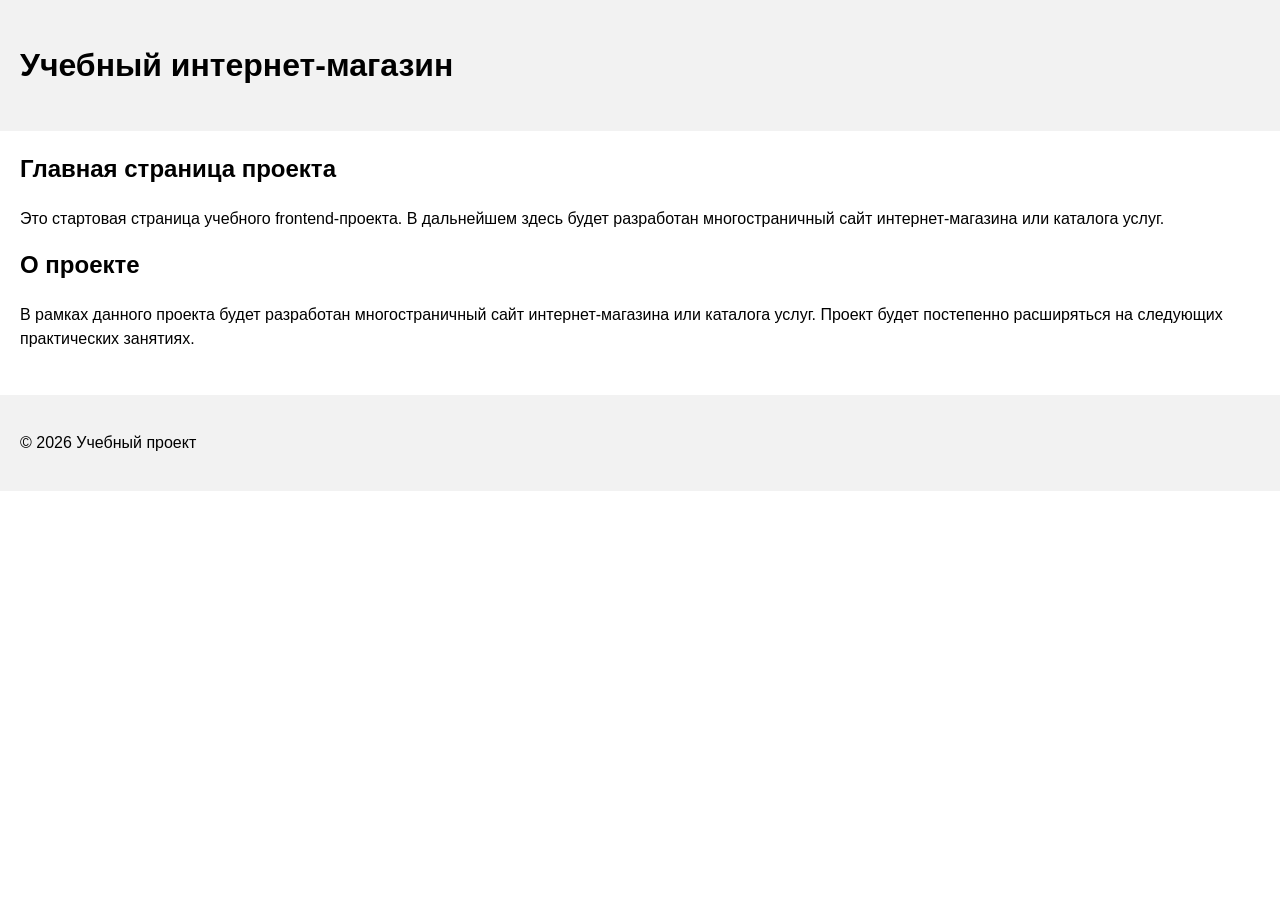
==== index.html @ f0d43c2a "feat: add project description section" ====
<!DOCTYPE html>
<html lang="ru">
<head>
  <meta charset="UTF-8">
  <meta name="viewport" content="width=device-width, initial-scale=1.0">
  <title>Каталог товаров</title>
  <link rel="stylesheet" href="css/style.css">
</head>
<body>
  <header>
    <h1>Учебный интернет-магазин</h1>
  </header>

  <main>
    <section>
      <h2>Главная страница проекта</h2>
      <p>
        Это стартовая страница учебного frontend-проекта.
        В дальнейшем здесь будет разработан многостраничный сайт
        интернет-магазина или каталога услуг.
      </p>
      <section>
  <h2>О проекте</h2>
  <p>
    В рамках данного проекта будет разработан многостраничный сайт
    интернет-магазина или каталога услуг. Проект будет постепенно
    расширяться на следующих практических занятиях.
  </p>
    </section>
    
  </main>

  <footer>
    <p>&copy; 2026 Учебный проект</p>
  </footer>
</body>
</html>
---- css/style.css ----
body {
  margin: 0;
  font-family: Arial, sans-serif;
  line-height: 1.5;
}

header,
main,
footer {
  padding: 20px;
}

header {
  background-color: #f2f2f2;
}

footer {
  background-color: #f2f2f2;
}
section {
  margin-bottom: 24px;
}

section h2 {
  margin-top: 0;
}
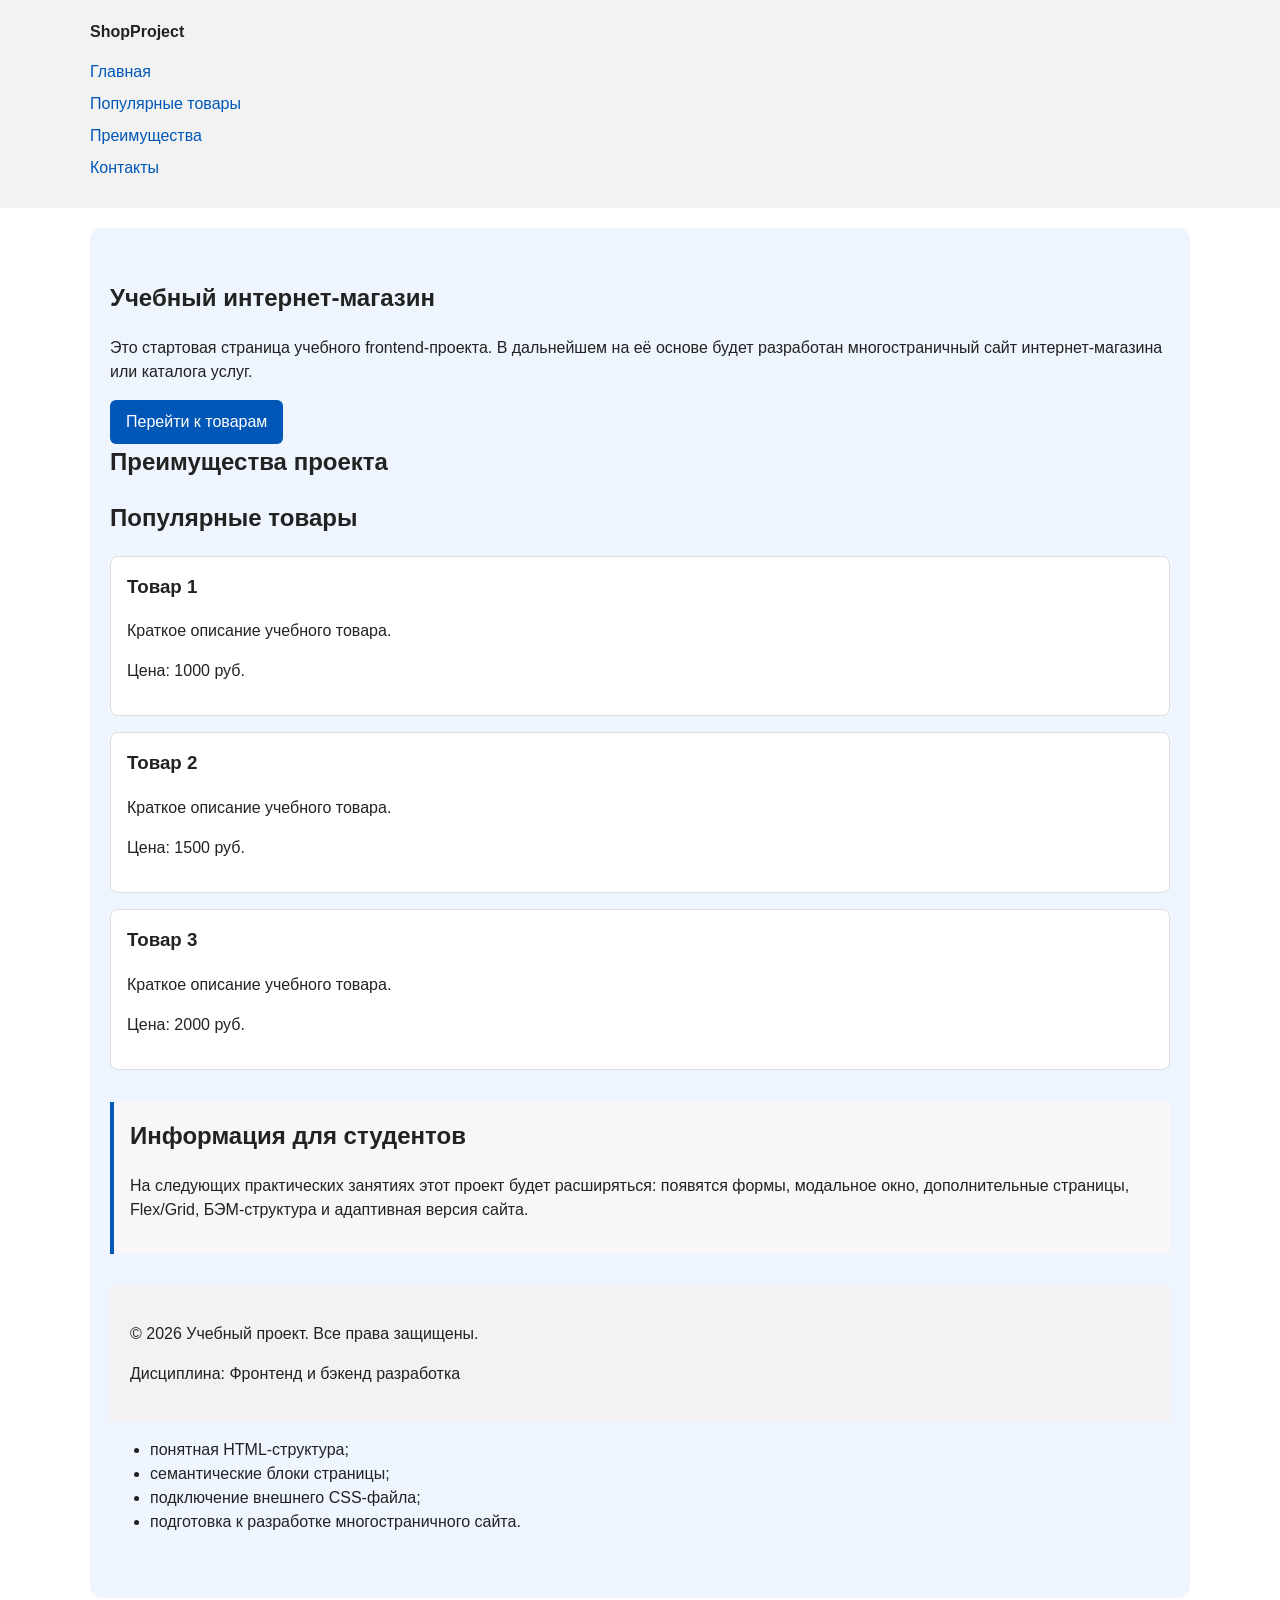
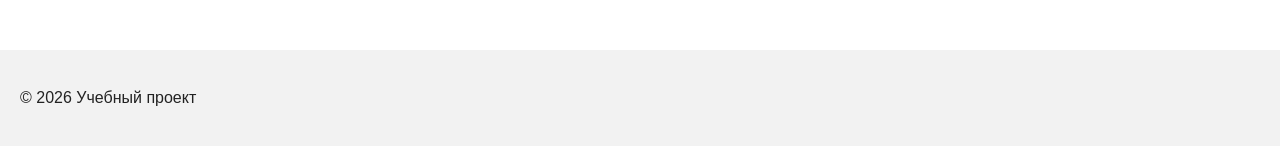
==== commit 2f3f9b82: "feat: add semantic HTML structure and base CSS styles" ====
--- a/index.html
+++ b/index.html
@@ -8,27 +8,73 @@
 </head>
 <body>
   <header>
-    <h1>Учебный интернет-магазин</h1>
-  </header>
+  <div class="site-header">
+    <a class="site-logo" href="index.html">ShopProject</a>
 
-  <main>
-    <section>
-      <h2>Главная страница проекта</h2>
-      <p>
-        Это стартовая страница учебного frontend-проекта.
-        В дальнейшем здесь будет разработан многостраничный сайт
-        интернет-магазина или каталога услуг.
-      </p>
-      <section>
-  <h2>О проекте</h2>
+    <nav class="site-nav" aria-label="Основная навигация">
+      <ul class="site-nav__list">
+        <li><a href="index.html">Главная</a></li>
+        <li><a href="#popular">Популярные товары</a></li>
+        <li><a href="#advantages">Преимущества</a></li>
+        <li><a href="#contacts">Контакты</a></li>
+      </ul>
+    </nav>
+  </div>
+</header>
+<main>
+  <!-- Основное содержимое страницы -->
+   <section class="hero">
+  <h1>Учебный интернет-магазин</h1>
   <p>
-    В рамках данного проекта будет разработан многостраничный сайт
-    интернет-магазина или каталога услуг. Проект будет постепенно
-    расширяться на следующих практических занятиях.
+    Это стартовая страница учебного frontend-проекта.
+    В дальнейшем на её основе будет разработан многостраничный сайт
+    интернет-магазина или каталога услуг.
   </p>
-    </section>
-    
-  </main>
+  <a class="button" href="#popular">Перейти к товарам</a>
+<section class="section" id="advantages">
+  <h2>Преимущества проекта</h2>
+<section class="section" id="popular">
+  <h2>Популярные товары</h2>
+
+  <article class="product-card">
+    <h3>Товар 1</h3>
+    <p>Краткое описание учебного товара.</p>
+    <p>Цена: 1000 руб.</p>
+  </article>
+
+  <article class="product-card">
+    <h3>Товар 2</h3>
+    <p>Краткое описание учебного товара.</p>
+    <p>Цена: 1500 руб.</p>
+  </article>
+
+  <article class="product-card">
+    <h3>Товар 3</h3>
+    <p>Краткое описание учебного товара.</p>
+    <p>Цена: 2000 руб.</p>
+  </article>
+</section>
+<aside class="aside-info">
+  <h2>Информация для студентов</h2>
+  <p>
+    На следующих практических занятиях этот проект будет расширяться:
+    появятся формы, модальное окно, дополнительные страницы, Flex/Grid,
+    БЭМ-структура и адаптивная версия сайта.
+  </p>
+</aside>
+<footer id="contacts">
+  <p>&copy; 2026 Учебный проект. Все права защищены.</p>
+  <p>Дисциплина: Фронтенд и бэкенд разработка</p>
+</footer>
+
+  <ul class="advantages-list">
+    <li>понятная HTML-структура;</li>
+    <li>семантические блоки страницы;</li>
+    <li>подключение внешнего CSS-файла;</li>
+    <li>подготовка к разработке многостраничного сайта.</li>
+  </ul>
+</section>
+</main>
 
   <footer>
     <p>&copy; 2026 Учебный проект</p>
--- a/css/style.css
+++ b/css/style.css
@@ -24,4 +24,173 @@
 section h2 {
   margin-top: 0;
 }
+/* 
+  Универсальное правило для всех элементов.
+  border-box делает расчёт размеров более понятным:
+  width включает content, padding и border.
+*/
+* {
+  box-sizing: border-box;
+}
 
+/*
+  Убираем стандартный внешний отступ браузера у body.
+  Без этого вокруг страницы может появиться белая рамка.
+*/
+body {
+  margin: 0;
+  font-family: Arial, sans-serif;
+  line-height: 1.5;
+  color: #222222;
+  background-color: #ffffff;
+}
+
+/*
+  Задаём внутренние отступы для основных областей страницы.
+  Это делает содержимое визуально отделённым от краёв окна браузера.
+*/
+header,
+main,
+footer {
+  padding: 20px;
+}
+
+/*
+  Оформляем шапку страницы.
+  Пока используется простой светло-серый фон.
+*/
+header {
+  background-color: #f2f2f2;
+}
+
+/*
+  Оформляем подвал страницы тем же фоном,
+  чтобы визуально отделить его от основного содержимого.
+*/
+footer {
+  background-color: #f2f2f2;
+}
+/*
+  Ограничиваем ширину содержимого шапки,
+  чтобы оно не растягивалось слишком сильно на широких экранах.
+*/
+.site-header {
+  max-width: 1100px;
+  margin: 0 auto;
+}
+
+/*
+  Оформляем текстовый логотип.
+*/
+.site-logo {
+  font-weight: bold;
+  text-decoration: none;
+  color: #222222;
+}
+
+/*
+  Убираем стандартные отступы и маркеры списка навигации.
+*/
+.site-nav__list {
+  padding: 0;
+  margin: 16px 0 0;
+  list-style: none;
+}
+
+/*
+  Добавляем расстояние между пунктами меню.
+*/
+.site-nav__list li {
+  margin-bottom: 8px;
+}
+
+/*
+  Оформляем ссылки меню.
+*/
+.site-nav__list a {
+  color: #0057b8;
+  text-decoration: none;
+}
+
+/*
+  При наведении мыши подчёркиваем ссылку.
+  Подробно состояния интерфейса будут рассмотрены в практической работе 1.7.
+*/
+.site-nav__list a:hover {
+  text-decoration: underline;
+}
+/*
+  Hero-блок — первый крупный блок страницы.
+  Он визуально отделяется от остальных разделов фоном и отступами.
+*/
+.hero {
+  max-width: 1100px;
+  margin: 0 auto 32px;
+  padding: 32px 20px;
+  background-color: #eef5ff;
+  border-radius: 12px;
+}
+
+/*
+  Общий класс для разделов страницы.
+*/
+.section {
+  max-width: 1100px;
+  margin: 0 auto 32px;
+}
+
+/*
+  Убираем лишний верхний отступ у заголовков разделов.
+*/
+.section h2 {
+  margin-top: 0;
+}
+/*
+  Карточка товара — самостоятельный блок.
+  На следующих занятиях карточки будут доработаны и выстроены в сетку.
+*/
+.product-card {
+  margin-bottom: 16px;
+  padding: 16px;
+  border: 1px solid #dddddd;
+  border-radius: 8px;
+  background-color: #ffffff;
+}
+
+/*
+  Убираем лишний верхний отступ у заголовка карточки.
+*/
+.product-card h3 {
+  margin-top: 0;
+}
+/*
+  Пока это обычная ссылка, но визуально она оформляется как кнопка.
+*/
+.button {
+  display: inline-block;
+  padding: 10px 16px;
+  color: #ffffff;
+  background-color: #0057b8;
+  text-decoration: none;
+  border-radius: 6px;
+}
+
+/*
+  Простое состояние наведения для кнопки.
+*/
+.button:hover {
+  background-color: #003f86;
+}
+
+/*
+  Дополнительный информационный блок.
+*/
+.aside-info {
+  max-width: 1100px;
+  margin: 0 auto 32px;
+  padding: 16px;
+  border-left: 4px solid #0057b8;
+  background-color: #f7f7f7;
+}
+
+
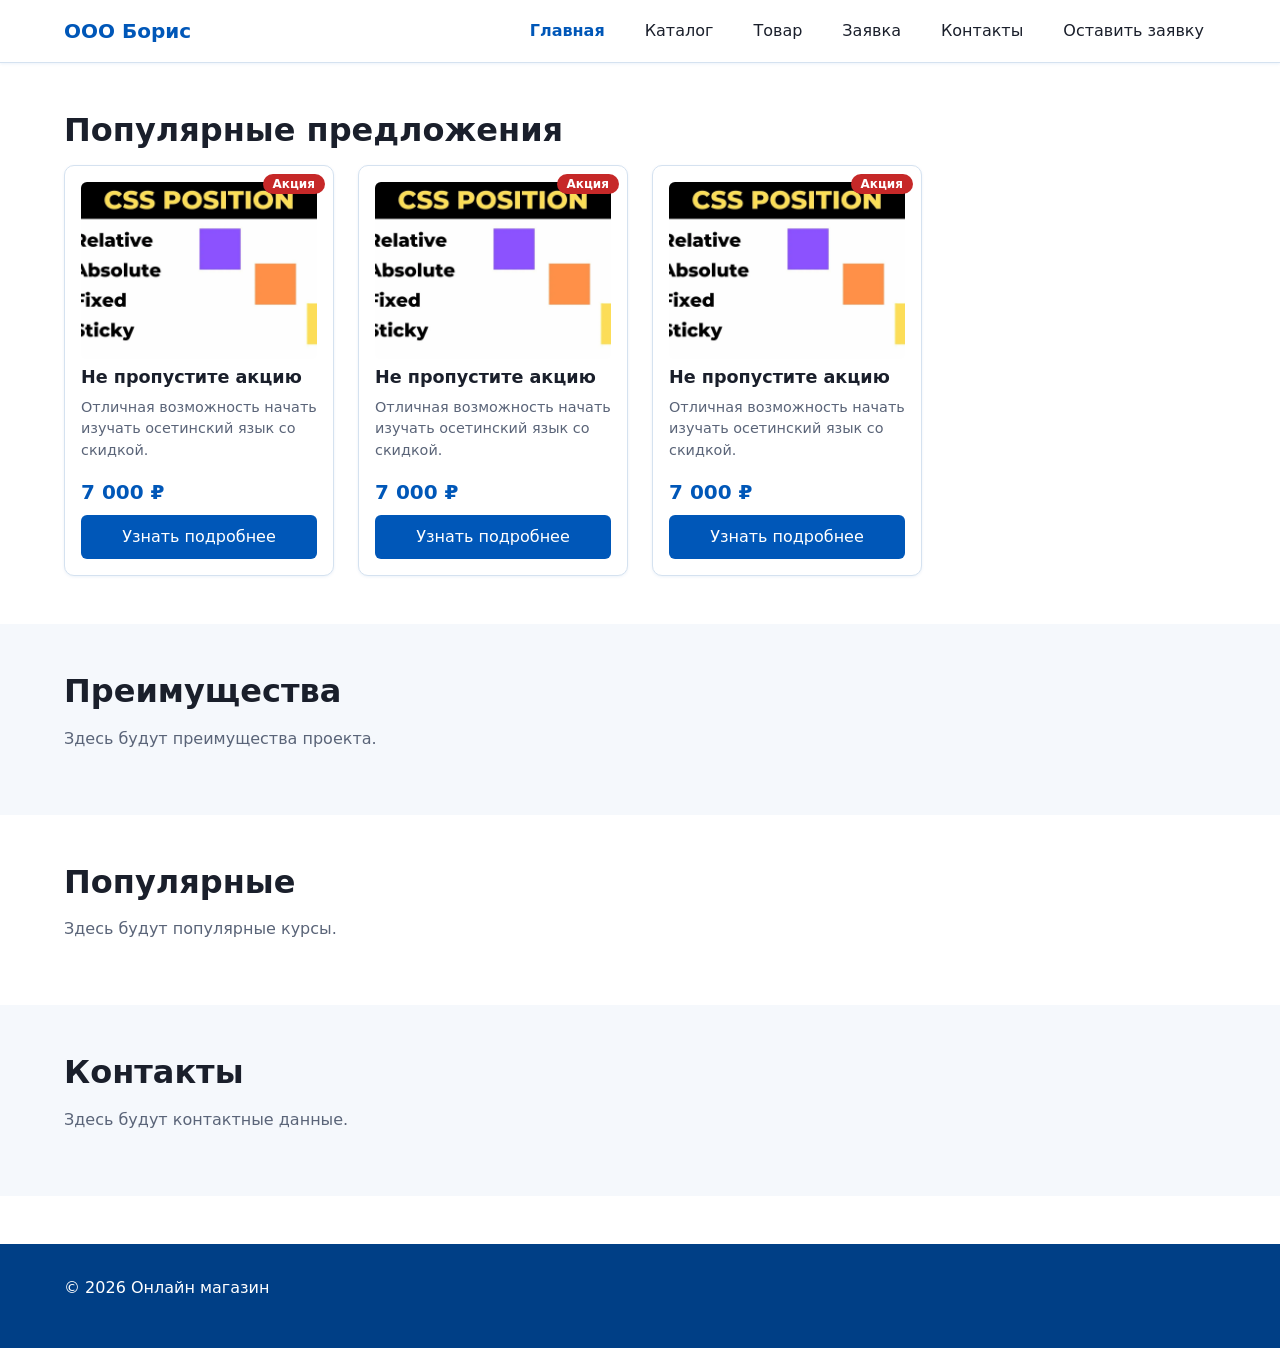
==== commit 4a048b3b: "feature/html-css-start-page" ====
--- a/index.html
+++ b/index.html
@@ -3,81 +3,123 @@
 <head>
   <meta charset="UTF-8">
   <meta name="viewport" content="width=device-width, initial-scale=1.0">
-  <title>Каталог товаров</title>
+  <title>Главная — Каталог услуг</title>
+  <meta name="description" content="Каталог услуг по изучению осетинского языка">
   <link rel="stylesheet" href="css/style.css">
 </head>
 <body>
-  <header>
-  <div class="site-header">
-    <a class="site-logo" href="index.html">ShopProject</a>
 
-    <nav class="site-nav" aria-label="Основная навигация">
-      <ul class="site-nav__list">
-        <li><a href="index.html">Главная</a></li>
-        <li><a href="#popular">Популярные товары</a></li>
-        <li><a href="#advantages">Преимущества</a></li>
-        <li><a href="#contacts">Контакты</a></li>
-      </ul>
-    </nav>
+  <header class="site-header">
+    <div class="site-header__inner">  
+      <a href="index.html" class="site-header__logo">ООО Борис</a>
+      <nav class="site-nav">
+        <ul class="site-nav__list">
+          <li class="site-nav__item"><a class="site-nav__link site-nav__link--active" href="index.html">Главная</a></li>
+          <li class="site-nav__item"><a class="site-nav__link" href="catalog.html">Каталог</a></li>
+          <li class="site-nav__item"><a class="site-nav__link" href="product.html">Товар</a></li>
+          <li class="site-nav__item"><a class="site-nav__link" href="order.html">Заявка</a></li>
+          <li class="site-nav__item"><a class="site-nav__link" href="contacts.html">Контакты</a></li>
+          <li class="site-nav__item"><a class="site-nav__link" href="#modal-order">Оставить заявку</a></li>
+        </ul>
+      </nav>
+    </div>
+  </header>
+
+  <main>
+
+    <!-- Каталог -->
+    <section class="section">
+      <div class="container">
+        <h2 class="mb-lg">Популярные предложения</h2>
+
+        <div class="grid grid--catalog">
+
+          <article class="product-card">
+            <span class="badge badge--sale badge--corner">Акция</span>
+            <img class="product-card__image" src="images/skidka.jpg" alt="Скидка на курс осетинского языка">
+            <h3 class="product-card__title">Не пропустите акцию</h3>
+            <p class="product-card__description">Отличная возможность начать изучать осетинский язык со скидкой.</p>
+            <p class="product-card__price">7 000 ₽</p>
+            <a class="button button--primary product-card__button" href="product.html">Узнать подробнее</a>
+          </article>
+
+          <article class="product-card">
+            <span class="badge badge--sale badge--corner">Акция</span>
+            <img class="product-card__image" src="images/skidka.jpg" alt="Скидка на курс осетинского языка">
+            <h3 class="product-card__title">Не пропустите акцию</h3>
+            <p class="product-card__description">Отличная возможность начать изучать осетинский язык со скидкой.</p>
+            <p class="product-card__price">7 000 ₽</p>
+            <a class="button button--primary product-card__button" href="product.html">Узнать подробнее</a>
+          </article>
+
+          <article class="product-card">
+            <span class="badge badge--sale badge--corner">Акция</span>
+            <img class="product-card__image" src="images/skidka.jpg" alt="Скидка на курс осетинского языка">
+            <h3 class="product-card__title">Не пропустите акцию</h3>
+            <p class="product-card__description">Отличная возможность начать изучать осетинский язык со скидкой.</p>
+            <p class="product-card__price">7 000 ₽</p>
+            <a class="button button--primary product-card__button" href="product.html">Узнать подробнее</a>
+          </article>
+
+        </div>
+      </div>
+    </section>
+
+    <!-- Преимущества -->
+    <section class="section section--alt" id="advantages">
+      <div class="container">
+        <h2 class="mb-lg">Преимущества</h2>
+        <p class="text-muted">Здесь будут преимущества проекта.</p>
+      </div>
+    </section>
+
+    <!-- Популярные -->
+    <section class="section" id="popular">
+      <div class="container">
+        <h2 class="mb-lg">Популярные</h2>
+        <p class="text-muted">Здесь будут популярные курсы.</p>
+      </div>
+    </section>
+
+    <!-- Контакты -->
+    <section class="section section--alt" id="contacts">
+      <div class="container">
+        <h2 class="mb-lg">Контакты</h2>
+        <p class="text-muted">Здесь будут контактные данные.</p>
+      </div>
+    </section>
+
+  </main>
+
+  <footer class="site-footer">
+    <div class="container">
+      <p>© 2026 Онлайн магазин</p>
+    </div>
+  </footer>
+
+  <!-- Модальное окно -->
+  <div class="modal" id="modal-order">
+    <div class="modal__content">
+      <a href="#" class="modal__close" aria-label="Закрыть">×</a>
+      <h3 class="mb-md">Оставить заявку</h3>
+      <form class="form">
+        <div class="form__group">
+          <label class="form__label" for="name">Имя</label>
+          <input class="form__input" type="text" id="name" name="name" required>
+        </div>
+        <div class="form__group">
+          <label class="form__label" for="phone">Телефон</label>
+          <input class="form__input" type="tel" id="phone" name="phone" required>
+        </div>
+        <div class="form__group">
+          <label class="form__label" for="email">Email</label>
+          <input class="form__input" type="email" id="email" name="email">
+        </div>
+        <button type="submit" class="button button--primary button--block">Отправить</button>
+      </form>
+    </div>
   </div>
-</header>
-<main>
-  <!-- Основное содержимое страницы -->
-   <section class="hero">
-  <h1>Учебный интернет-магазин</h1>
-  <p>
-    Это стартовая страница учебного frontend-проекта.
-    В дальнейшем на её основе будет разработан многостраничный сайт
-    интернет-магазина или каталога услуг.
-  </p>
-  <a class="button" href="#popular">Перейти к товарам</a>
-<section class="section" id="advantages">
-  <h2>Преимущества проекта</h2>
-<section class="section" id="popular">
-  <h2>Популярные товары</h2>
 
-  <article class="product-card">
-    <h3>Товар 1</h3>
-    <p>Краткое описание учебного товара.</p>
-    <p>Цена: 1000 руб.</p>
-  </article>
-
-  <article class="product-card">
-    <h3>Товар 2</h3>
-    <p>Краткое описание учебного товара.</p>
-    <p>Цена: 1500 руб.</p>
-  </article>
-
-  <article class="product-card">
-    <h3>Товар 3</h3>
-    <p>Краткое описание учебного товара.</p>
-    <p>Цена: 2000 руб.</p>
-  </article>
-</section>
-<aside class="aside-info">
-  <h2>Информация для студентов</h2>
-  <p>
-    На следующих практических занятиях этот проект будет расширяться:
-    появятся формы, модальное окно, дополнительные страницы, Flex/Grid,
-    БЭМ-структура и адаптивная версия сайта.
-  </p>
-</aside>
-<footer id="contacts">
-  <p>&copy; 2026 Учебный проект. Все права защищены.</p>
-  <p>Дисциплина: Фронтенд и бэкенд разработка</p>
-</footer>
-
-  <ul class="advantages-list">
-    <li>понятная HTML-структура;</li>
-    <li>семантические блоки страницы;</li>
-    <li>подключение внешнего CSS-файла;</li>
-    <li>подготовка к разработке многостраничного сайта.</li>
-  </ul>
-</section>
-</main>
-
-  <footer>
-    <p>&copy; 2026 Учебный проект</p>
-  </footer>
+  <script src="js/main.js"></script>
 </body>
-</html>
+</html>
--- a/css/style.css
+++ b/css/style.css
@@ -1,196 +1,683 @@
+/* ============================
+   ПЕРЕМЕННЫЕ
+   ============================ */
+:root {
+  /* Цвета */
+  --color-bg: #ffffff;
+  --color-bg-alt: #f5f8fc;
+  --color-surface: #ffffff;
+  --color-text: #1a1f2b;
+  --color-text-muted: #5a6478;
+  --color-text-inverse: #ffffff;
+
+  --color-primary: #0057b8;
+  --color-primary-dark: #003f86;
+  --color-primary-light: #e6f0fa;
+  --color-primary-hover: #004a9e;
+
+  --color-accent: #00a3e0;
+  --color-success: #2e7d32;
+  --color-danger: #c62828;
+  --color-warning: #f9a825;
+
+  --color-border: #d5e2f0;
+  --color-border-strong: #b0c5dd;
+
+  /* Отступы */
+  --space-xs: 4px;
+  --space-sm: 8px;
+  --space-md: 16px;
+  --space-lg: 24px;
+  --space-xl: 32px;
+  --space-2xl: 48px;
+
+  /* Радиусы */
+  --radius-sm: 6px;
+  --radius-md: 10px;
+  --radius-lg: 16px;
+  --radius-full: 999px;
+
+  /* Тени */
+  --shadow-sm: 0 1px 3px rgba(0, 87, 184, 0.08);
+  --shadow-md: 0 4px 12px rgba(0, 87, 184, 0.12);
+  --shadow-lg: 0 10px 24px rgba(0, 87, 184, 0.18);
+
+  /* Типографика */
+  --font-base: "Roboto", "Segoe UI", system-ui, sans-serif;
+  --font-mono: "JetBrains Mono", "Consolas", monospace;
+  --line-base: 1.5;
+
+  /* Переходы */
+  --transition: 0.2s ease;
+}
+
+/* ============================
+   СБРОС
+   ============================ */
+*,
+*::before,
+*::after {
+  box-sizing: border-box;
+}
+
+html {
+  scroll-behavior: smooth;
+}
+
 body {
   margin: 0;
-  font-family: Arial, sans-serif;
-  line-height: 1.5;
-}
-
-header,
-main,
-footer {
-  padding: 20px;
-}
-
-header {
-  background-color: #f2f2f2;
-}
-
-footer {
-  background-color: #f2f2f2;
-}
-section {
-  margin-bottom: 24px;
-}
-
-section h2 {
-  margin-top: 0;
-}
-/* 
-  Универсальное правило для всех элементов.
-  border-box делает расчёт размеров более понятным:
-  width включает content, padding и border.
-*/
-* {
-  box-sizing: border-box;
-}
-
-/*
-  Убираем стандартный внешний отступ браузера у body.
-  Без этого вокруг страницы может появиться белая рамка.
-*/
-body {
+  font-family: var(--font-base);
+  font-size: 16px;
+  line-height: var(--line-base);
+  color: var(--color-text);
+  background: var(--color-bg);
+  -webkit-font-smoothing: antialiased;
+}
+
+img {
+  max-width: 100%;
+  display: block;
+}
+
+a {
+  color: var(--color-primary);
+  text-decoration: none;
+  transition: color var(--transition);
+}
+
+a:hover {
+  color: var(--color-primary-dark);
+}
+
+a:focus-visible {
+  outline: 2px solid var(--color-primary);
+  outline-offset: 3px;
+  border-radius: var(--radius-sm);
+}
+
+/* ============================
+   ТИПОГРАФИКА
+   ============================ */
+h1, h2, h3, h4, h5, h6 {
+  margin: 0 0 var(--space-md);
+  font-weight: 700;
+  line-height: 1.2;
+  color: var(--color-text);
+}
+
+h1 { font-size: 2.5rem; }
+h2 { font-size: 2rem; }
+h3 { font-size: 1.5rem; }
+h4 { font-size: 1.25rem; }
+h5 { font-size: 1.1rem; }
+h6 { font-size: 1rem; }
+
+p {
+  margin: 0 0 var(--space-md);
+}
+
+.text-muted { color: var(--color-text-muted); }
+.text-center { text-align: center; }
+.text-primary { color: var(--color-primary); }
+.text-success { color: var(--color-success); }
+.text-danger { color: var(--color-danger); }
+
+/* ============================
+   КНОПКИ
+   ============================ */
+.button {
+  display: inline-flex;
+  align-items: center;
+  justify-content: center;
+  gap: var(--space-sm);
+  padding: 12px 20px;
+  font-family: inherit;
+  font-size: 1rem;
+  font-weight: 500;
+  line-height: 1;
+  text-decoration: none;
+  text-align: center;
+  border: 2px solid transparent;
+  border-radius: var(--radius-sm);
+  cursor: pointer;
+  transition: background-color var(--transition),
+              color var(--transition),
+              border-color var(--transition),
+              box-shadow var(--transition),
+              transform var(--transition);
+  user-select: none;
+}
+
+.button:focus-visible {
+  outline: 2px solid var(--color-primary);
+  outline-offset: 3px;
+}
+
+.button:disabled,
+.button--disabled {
+  opacity: 0.55;
+  cursor: not-allowed;
+  pointer-events: none;
+}
+
+/* --- Основная (синяя заливка) --- */
+.button--primary {
+  background: var(--color-primary);
+  color: var(--color-text-inverse);
+}
+
+.button--primary:hover {
+  background: var(--color-primary-dark);
+  color: var(--color-text-inverse);
+  box-shadow: var(--shadow-md);
+}
+
+.button--primary:active {
+  transform: translateY(1px);
+}
+
+/* --- Вторичная (контурная) --- */
+.button--secondary {
+  background: transparent;
+  color: var(--color-primary);
+  border-color: var(--color-primary);
+}
+
+.button--secondary:hover {
+  background: var(--color-primary-light);
+  color: var(--color-primary-dark);
+}
+
+/* --- Призрачная (без границ) --- */
+.button--ghost {
+  background: transparent;
+  color: var(--color-primary);
+}
+
+.button--ghost:hover {
+  background: var(--color-primary-light);
+}
+
+/* --- Опасная --- */
+.button--danger {
+  background: var(--color-danger);
+  color: #fff;
+}
+
+.button--danger:hover {
+  background: #a01818;
+}
+
+/* --- Успех --- */
+.button--success {
+  background: var(--color-success);
+  color: #fff;
+}
+
+.button--success:hover {
+  background: #1b5e20;
+}
+
+/* --- Размеры --- */
+.button--sm { padding: 8px 14px; font-size: 0.875rem; }
+.button--lg { padding: 16px 28px; font-size: 1.125rem; }
+
+/* --- На всю ширину --- */
+.button--block { width: 100%; }
+
+/* ============================
+   ФОН И СЕКЦИИ
+   ============================ */
+.section {
+  padding: var(--space-2xl) var(--space-lg);
+}
+
+.section--alt {
+  background: var(--color-bg-alt);
+}
+
+.section--primary {
+  background: linear-gradient(135deg, var(--color-primary), var(--color-primary-dark));
+  color: var(--color-text-inverse);
+}
+
+.section--primary h1,
+.section--primary h2,
+.section--primary h3 {
+  color: var(--color-text-inverse);
+}
+
+.container {
+  max-width: 1200px;
+  margin: 0 auto;
+  padding: 0 var(--space-lg);
+}
+
+/* Hero-блок */
+.hero {
+  background: linear-gradient(135deg, var(--color-primary), var(--color-primary-dark));
+  color: #fff;
+  padding: var(--space-2xl) var(--space-lg);
+  text-align: center;
+}
+
+.hero__title {
+  font-size: 3rem;
+  margin-bottom: var(--space-md);
+  color: #fff;
+}
+
+.hero__subtitle {
+  font-size: 1.25rem;
+  opacity: 0.9;
+  max-width: 700px;
+  margin: 0 auto var(--space-lg);
+}
+
+/* ============================
+   КАРТОЧКИ
+   ============================ */
+.card {
+  position: relative;
+  background: var(--color-surface);
+  border: 1px solid var(--color-border);
+  border-radius: var(--radius-md);
+  padding: var(--space-lg);
+  box-shadow: var(--shadow-sm);
+  transition: box-shadow var(--transition), transform var(--transition);
+}
+
+.card:hover {
+  box-shadow: var(--shadow-md);
+  transform: translateY(-2px);
+}
+
+.card__title {
+  margin: 0 0 var(--space-sm);
+  font-size: 1.25rem;
+}
+
+.card__text {
+  margin: 0 0 var(--space-md);
+  color: var(--color-text-muted);
+}
+
+.card__footer {
+  display: flex;
+  justify-content: space-between;
+  align-items: center;
+  margin-top: var(--space-md);
+}
+
+/* Карточка товара */
+.product-card {
+  position: relative;
+  display: flex;
+  flex-direction: column;
+  gap: var(--space-sm);
+  background: var(--color-surface);
+  border: 1px solid var(--color-border);
+  border-radius: var(--radius-md);
+  padding: var(--space-md);
+  box-shadow: var(--shadow-sm);
+  transition: box-shadow var(--transition), transform var(--transition);
+}
+
+.product-card:hover {
+  box-shadow: var(--shadow-md);
+  transform: translateY(-3px);
+}
+
+.product-card__image {
+  width: 100%;
+  aspect-ratio: 4 / 3;
+  object-fit: cover;
+  border-radius: var(--radius-sm);
+  background: var(--color-primary-light);
+}
+
+.product-card__title {
   margin: 0;
-  font-family: Arial, sans-serif;
-  line-height: 1.5;
-  color: #222222;
-  background-color: #ffffff;
-}
-
-/*
-  Задаём внутренние отступы для основных областей страницы.
-  Это делает содержимое визуально отделённым от краёв окна браузера.
-*/
-header,
-main,
-footer {
-  padding: 20px;
-}
-
-/*
-  Оформляем шапку страницы.
-  Пока используется простой светло-серый фон.
-*/
-header {
-  background-color: #f2f2f2;
-}
-
-/*
-  Оформляем подвал страницы тем же фоном,
-  чтобы визуально отделить его от основного содержимого.
-*/
-footer {
-  background-color: #f2f2f2;
-}
-/*
-  Ограничиваем ширину содержимого шапки,
-  чтобы оно не растягивалось слишком сильно на широких экранах.
-*/
+  font-size: 1.1rem;
+  font-weight: 600;
+}
+
+.product-card__description {
+  margin: 0;
+  font-size: 0.9rem;
+  color: var(--color-text-muted);
+}
+
+.product-card__price {
+  margin: var(--space-sm) 0 0;
+  font-size: 1.25rem;
+  font-weight: 700;
+  color: var(--color-primary);
+}
+
+.product-card__button {
+  margin-top: auto;
+  align-self: stretch;
+}
+
+/* Модификаторы */
+.product-card--featured {
+  border: 2px solid var(--color-primary);
+  box-shadow: var(--shadow-md);
+}
+
+.product-card--discount .product-card__price {
+  color: var(--color-danger);
+}
+
+.product-card--out-of-stock {
+  opacity: 0.6;
+}
+
+/* ============================
+   БЕЙДЖИ
+   ============================ */
+.badge {
+  display: inline-block;
+  padding: 4px 10px;
+  font-size: 0.75rem;
+  font-weight: 600;
+  line-height: 1;
+  border-radius: var(--radius-full);
+  background: var(--color-primary-light);
+  color: var(--color-primary-dark);
+}
+
+.badge--new     { background: var(--color-primary); color: #fff; }
+.badge--sale    { background: var(--color-danger); color: #fff; }
+.badge--hit     { background: var(--color-warning); color: #1a1f2b; }
+.badge--success { background: var(--color-success); color: #fff; }
+
+/* Позиционируемый бейдж в углу карточки */
+.badge--corner {
+  position: absolute;
+  top: var(--space-sm);
+  right: var(--space-sm);
+  z-index: 1;
+}
+
+/* ============================
+   ФОРМЫ
+   ============================ */
+.form {
+  display: flex;
+  flex-direction: column;
+  gap: var(--space-md);
+  max-width: 560px;
+}
+
+.form__group {
+  display: flex;
+  flex-direction: column;
+  gap: var(--space-xs);
+}
+
+.form__label {
+  font-size: 0.9rem;
+  font-weight: 500;
+  color: var(--color-text);
+}
+
+.form__input,
+.form__textarea,
+.form__select {
+  width: 100%;
+  padding: 12px 14px;
+  font-family: inherit;
+  font-size: 1rem;
+  color: var(--color-text);
+  background: #fff;
+  border: 1px solid var(--color-border);
+  border-radius: var(--radius-sm);
+  transition: border-color var(--transition), box-shadow var(--transition);
+}
+
+.form__input:focus,
+.form__textarea:focus,
+.form__select:focus {
+  outline: none;
+  border-color: var(--color-primary);
+  box-shadow: 0 0 0 3px var(--color-primary-light);
+}
+
+.form__textarea {
+  min-height: 120px;
+  resize: vertical;
+}
+
+.form__checkbox {
+  display: flex;
+  align-items: flex-start;
+  gap: var(--space-sm);
+  font-size: 0.875rem;
+  color: var(--color-text-muted);
+}
+
+.form__checkbox input {
+  margin-top: 3px;
+  accent-color: var(--color-primary);
+}
+
+.form__actions {
+  display: flex;
+  gap: var(--space-sm);
+  margin-top: var(--space-sm);
+}
+
+.form__hint {
+  font-size: 0.8rem;
+  color: var(--color-text-muted);
+}
+
+.form__error {
+  font-size: 0.8rem;
+  color: var(--color-danger);
+}
+
+/* ============================
+   ТАБЛИЦЫ
+   ============================ */
+.table {
+  width: 100%;
+  border-collapse: collapse;
+  background: #fff;
+  border-radius: var(--radius-md);
+  overflow: hidden;
+  box-shadow: var(--shadow-sm);
+}
+
+.table caption {
+  caption-side: top;
+  text-align: left;
+  padding: var(--space-sm) 0;
+  font-weight: 600;
+  color: var(--color-text-muted);
+}
+
+.table th,
+.table td {
+  padding: 12px 16px;
+  text-align: left;
+  border-bottom: 1px solid var(--color-border);
+}
+
+.table thead th {
+  background: var(--color-primary);
+  color: #fff;
+  font-weight: 600;
+  font-size: 0.9rem;
+  text-transform: uppercase;
+  letter-spacing: 0.03em;
+}
+
+.table tbody tr:nth-child(even) {
+  background: var(--color-bg-alt);
+}
+
+.table tbody tr:hover {
+  background: var(--color-primary-light);
+}
+
+.table tbody tr:last-child td {
+  border-bottom: none;
+}
+
+/* ============================
+   ШАПКА И НАВИГАЦИЯ
+   ============================ */
 .site-header {
-  max-width: 1100px;
+  position: sticky;
+  top: 0;
+  z-index: 100;
+  background: #fff;
+  border-bottom: 1px solid var(--color-border);
+  box-shadow: var(--shadow-sm);
+}
+
+.site-header__inner {
+  max-width: 1200px;
   margin: 0 auto;
-}
-
-/*
-  Оформляем текстовый логотип.
-*/
-.site-logo {
-  font-weight: bold;
+  padding: var(--space-md) var(--space-lg);
+  display: flex;
+  align-items: center;
+  justify-content: space-between;
+  gap: var(--space-lg);
+}
+
+.site-header__logo {
+  font-size: 1.25rem;
+  font-weight: 700;
+  color: var(--color-primary);
   text-decoration: none;
-  color: #222222;
-}
-
-/*
-  Убираем стандартные отступы и маркеры списка навигации.
-*/
+}
+
 .site-nav__list {
+  display: flex;
+  align-items: center;
+  gap: var(--space-md);
+  list-style: none;
+  margin: 0;
   padding: 0;
-  margin: 16px 0 0;
-  list-style: none;
-}
-
-/*
-  Добавляем расстояние между пунктами меню.
-*/
-.site-nav__list li {
-  margin-bottom: 8px;
-}
-
-/*
-  Оформляем ссылки меню.
-*/
-.site-nav__list a {
-  color: #0057b8;
-  text-decoration: none;
-}
-
-/*
-  При наведении мыши подчёркиваем ссылку.
-  Подробно состояния интерфейса будут рассмотрены в практической работе 1.7.
-*/
-.site-nav__list a:hover {
-  text-decoration: underline;
-}
-/*
-  Hero-блок — первый крупный блок страницы.
-  Он визуально отделяется от остальных разделов фоном и отступами.
-*/
-.hero {
-  max-width: 1100px;
-  margin: 0 auto 32px;
-  padding: 32px 20px;
-  background-color: #eef5ff;
-  border-radius: 12px;
-}
-
-/*
-  Общий класс для разделов страницы.
-*/
-.section {
-  max-width: 1100px;
-  margin: 0 auto 32px;
-}
-
-/*
-  Убираем лишний верхний отступ у заголовков разделов.
-*/
-.section h2 {
-  margin-top: 0;
-}
-/*
-  Карточка товара — самостоятельный блок.
-  На следующих занятиях карточки будут доработаны и выстроены в сетку.
-*/
-.product-card {
-  margin-bottom: 16px;
-  padding: 16px;
-  border: 1px solid #dddddd;
-  border-radius: 8px;
-  background-color: #ffffff;
-}
-
-/*
-  Убираем лишний верхний отступ у заголовка карточки.
-*/
-.product-card h3 {
-  margin-top: 0;
-}
-/*
-  Пока это обычная ссылка, но визуально она оформляется как кнопка.
-*/
-.button {
-  display: inline-block;
-  padding: 10px 16px;
-  color: #ffffff;
-  background-color: #0057b8;
-  text-decoration: none;
-  border-radius: 6px;
-}
-
-/*
-  Простое состояние наведения для кнопки.
-*/
-.button:hover {
-  background-color: #003f86;
-}
-
-/*
-  Дополнительный информационный блок.
-*/
-.aside-info {
-  max-width: 1100px;
-  margin: 0 auto 32px;
-  padding: 16px;
-  border-left: 4px solid #0057b8;
-  background-color: #f7f7f7;
-}
-
-
+}
+
+.site-nav__link {
+  padding: 8px 12px;
+  font-size: 1rem;
+  color: var(--color-text);
+  border-radius: var(--radius-sm);
+  transition: background var(--transition), color var(--transition);
+}
+
+.site-nav__link:hover {
+  background: var(--color-primary-light);
+  color: var(--color-primary-dark);
+}
+
+.site-nav__link--active {
+  color: var(--color-primary);
+  font-weight: 600;
+}
+
+/* ============================
+   ПОДВАЛ
+   ============================ */
+.site-footer {
+  background: var(--color-primary-dark);
+  color: #fff;
+  padding: var(--space-xl) var(--space-lg);
+  margin-top: var(--space-2xl);
+}
+
+.site-footer a {
+  color: #fff;
+  opacity: 0.85;
+}
+
+.site-footer a:hover {
+  opacity: 1;
+}
+
+/* ============================
+   СЕТКИ
+   ============================ */
+.grid {
+  display: grid;
+  gap: var(--space-lg);
+}
+
+.grid--2 { grid-template-columns: repeat(2, 1fr); }
+.grid--3 { grid-template-columns: repeat(3, 1fr); }
+.grid--4 { grid-template-columns: repeat(4, 1fr); }
+
+/* Автоадаптивная сетка каталога */
+.grid--catalog {
+  grid-template-columns: repeat(auto-fill, minmax(240px, 1fr));
+}
+
+/* Адаптив */
+@media (max-width: 1024px) {
+  .grid--4 { grid-template-columns: repeat(3, 1fr); }
+}
+
+@media (max-width: 768px) {
+  .grid--2,
+  .grid--3,
+  .grid--4 {
+    grid-template-columns: 1fr;
+  }
+}
+
+/* ============================
+   МОДАЛЬНОЕ ОКНО
+   ============================ */
+.modal {
+  position: fixed;
+  inset: 0;
+  z-index: 1000;
+  display: none;
+  align-items: center;
+  justify-content: center;
+  padding: var(--space-lg);
+  background: rgba(0, 30, 60, 0.5);
+}
+
+.modal:target {
+  display: flex;
+}
+
+.modal__content {
+  position: relative;
+  max-width: 480px;
+  width: 100%;
+  background: #fff;
+  border-radius: var(--radius-md);
+  padding: var(--space-xl);
+  box-shadow: var(--shadow-lg);
+}
+
+.modal__close {
+  position: absolute;
+  top: var(--space-sm);
+  right: var(--space-sm);
+  width: 32px;
+  height: 32px;
+  display: flex;
+  align-items: center;
+  justify-content: center;
+  font-size: 1.25rem;
+  color: var(--color-text-muted);
+  background: transparent;
+  border: none;
+  border-radius: var(--radius-sm);
+  cursor: pointer;
+}
+
+.modal__close:hover {
+  background: var(--color-primary-light);
+  color: var(--color-primary-dark);
+}
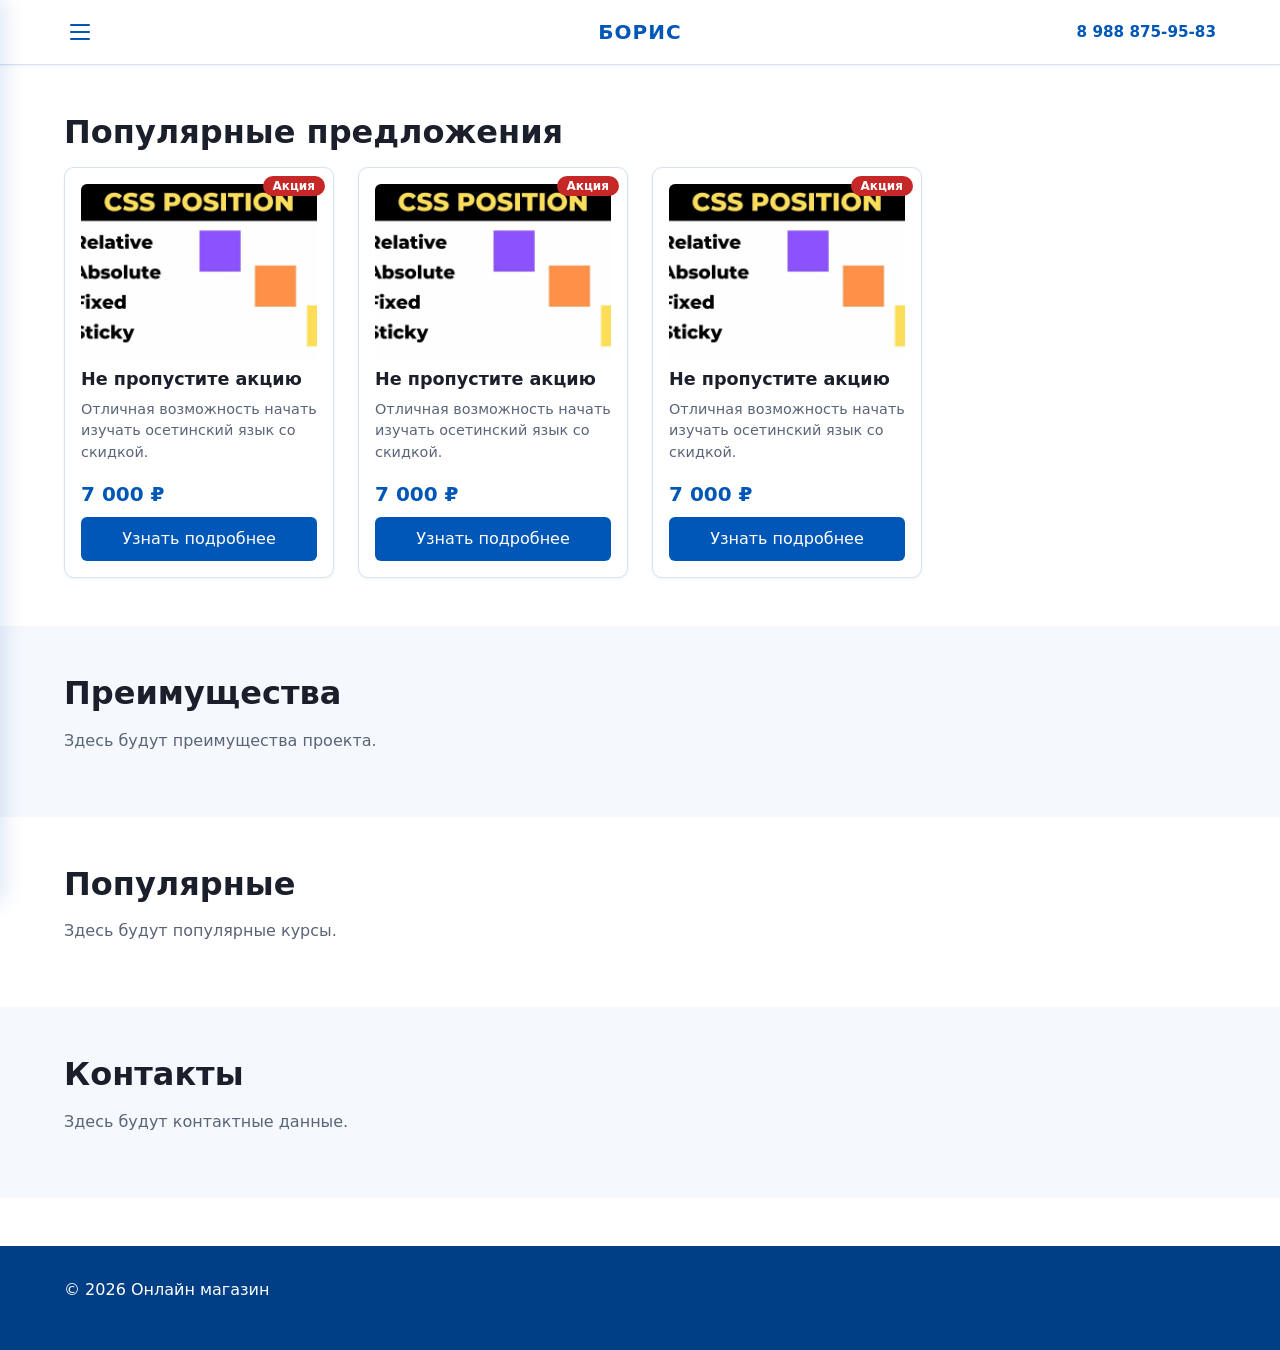
==== commit 35c4d8f3: "Added burger menu and submenu" ====
--- a/index.html
+++ b/index.html
@@ -9,21 +9,95 @@
 </head>
 <body>
 
-  <header class="site-header">
-    <div class="site-header__inner">  
-      <a href="index.html" class="site-header__logo">ООО Борис</a>
-      <nav class="site-nav">
-        <ul class="site-nav__list">
-          <li class="site-nav__item"><a class="site-nav__link site-nav__link--active" href="index.html">Главная</a></li>
-          <li class="site-nav__item"><a class="site-nav__link" href="catalog.html">Каталог</a></li>
-          <li class="site-nav__item"><a class="site-nav__link" href="product.html">Товар</a></li>
-          <li class="site-nav__item"><a class="site-nav__link" href="order.html">Заявка</a></li>
-          <li class="site-nav__item"><a class="site-nav__link" href="contacts.html">Контакты</a></li>
-          <li class="site-nav__item"><a class="site-nav__link" href="#modal-order">Оставить заявку</a></li>
-        </ul>
-      </nav>
-    </div>
-  </header>
+<header class="site-header">
+  <input type="checkbox" id="burger-toggle" class="burger-toggle" hidden>
+
+  <div class="site-header__inner">
+    <label for="burger-toggle" class="burger" aria-label="Открыть меню">
+      <span class="burger__line"></span>
+      <span class="burger__line"></span>
+      <span class="burger__line"></span>
+    </label>
+
+    <a href="index.html" class="site-header__logo">БОРИС</a>
+
+    <a href="tel:89888759583" class="site-header__phone">8 988 875-95-83</a>
+  </div>
+
+  <nav class="site-nav" id="site-nav">
+    <ul class="site-nav__list">
+
+      <li class="site-nav__item">
+        <a class="site-nav__link site-nav__link--active" href="index.html">Главная</a>
+      </li>
+
+<li class="site-nav__item">
+  <input type="checkbox" id="submenu-catalog" class="site-nav__checkbox" hidden>
+
+  <div class="site-nav__row">
+    <a href="catalog.html" class="site-nav__link">Каталог</a>
+    <label for="submenu-catalog" class="site-nav__arrow" aria-label="Раскрыть подменю"></label>
+  </div>
+
+  <ul class="site-nav__sublist">
+    <li><a class="site-nav__sublink" href="catalog.html?category=phones">Смартфоны</a></li>
+    <li><a class="site-nav__sublink" href="catalog.html?category=laptops">Ноутбуки</a></li>
+    <li><a class="site-nav__sublink" href="catalog.html?category=tablets">Планшеты</a></li>
+    <li><a class="site-nav__sublink" href="catalog.html?category=headphones">Наушники</a></li>
+    <li><a class="site-nav__sublink" href="catalog.html?category=watches">Умные часы</a></li>
+    <li><a class="site-nav__sublink" href="catalog.html?category=tv">Телевизоры</a></li>
+  </ul>
+</li>
+
+<li class="site-nav__item">
+  <input type="checkbox" id="submenu-promo" class="site-nav__checkbox" hidden>
+  <div class="site-nav__row">
+    <a href="promo.html" class="site-nav__link">Акции</a>
+    <label for="submenu-promo" class="site-nav__arrow" aria-label="Раскрыть подменю Акции"></label>
+  </div>
+  <ul class="site-nav__sublist">
+    <li><a class="site-nav__sublink" href="promo.html#new">Новинки</a></li>
+    <li><a class="site-nav__sublink" href="promo.html#sale">Скидки</a></li>
+    <li><a class="site-nav__sublink" href="promo.html#hit">Хиты продаж</a></li>
+  </ul>
+</li>
+<li class="site-nav__item">
+  <input type="checkbox" id="submenu-info" class="site-nav__checkbox" hidden>
+  <div class="site-nav__row">
+    <a href="info.html" class="site-nav__link">Информация</a>
+    <label for="submenu-info" class="site-nav__arrow" aria-label="Раскрыть подменю Информация"></label>
+  </div>
+  <ul class="site-nav__sublist">
+    <li><a class="site-nav__sublink" href="info.html#about">О компании</a></li>
+    <li><a class="site-nav__sublink" href="info.html#news">Новости</a></li>
+    <li><a class="site-nav__sublink" href="info.html#vacancy">Вакансии</a></li>
+  </ul>
+</li>
+<li class="site-nav__item">
+  <input type="checkbox" id="submenu-buyers" class="site-nav__checkbox" hidden>
+  <div class="site-nav__row">
+    <a href="buyers.html" class="site-nav__link">Покупателям</a>
+    <label for="submenu-buyers" class="site-nav__arrow" aria-label="Раскрыть подменю Покупателям"></label>
+  </div>
+  <ul class="site-nav__sublist">
+    <li><a class="site-nav__sublink" href="delivery.html">Доставка и оплата</a></li>
+    <li><a class="site-nav__sublink" href="warranty.html">Гарантия</a></li>
+    <li><a class="site-nav__sublink" href="service.html">Сервисные центры</a></li>
+    <li><a class="site-nav__sublink" href="order.html">Оформление заказа</a></li>
+    <li><a class="site-nav__sublink" href="credit.html">Кредит и рассрочка</a></li>
+  </ul>
+</li>
+
+<li class="site-nav__item site-nav__item--action">
+  <a class="button button--primary button--block" href="contacts.html#question">Задать вопрос</a>
+</li>
+    <h5>или</h5>
+    <h3 class = "text-primary" style = "color:blue">+7 (988) 875 - 95 - 83</h3>
+    </ul>
+  </nav>
+
+  <label for="burger-toggle" class="site-nav__overlay" aria-label="Закрыть меню"></label>
+</header>
 
   <main>
 
--- a/css/style.css
+++ b/css/style.css
@@ -354,12 +354,16 @@
   font-weight: 700;
   color: var(--color-primary);
 }
+.product-card__actions {
+  display: flex;
+  flex-direction: column;
+  gap: var(--space-sm);
+  margin-top: auto;
+}
 
 .product-card__button {
-  margin-top: auto;
   align-self: stretch;
 }
-
 /* Модификаторы */
 .product-card--featured {
   border: 2px solid var(--color-primary);
@@ -680,4 +684,322 @@
 .modal__close:hover {
   background: var(--color-primary-light);
   color: var(--color-primary-dark);
+}
+
+.product-card__old-price {
+  display: inline-block;
+  text-decoration: line-through;
+  color: var(--color-text-muted);
+  font-size: 0.85em;
+  font-weight: 400;
+  margin-left: var(--space-sm);
+}
+
+/* ============================
+   ШАПКА
+   ============================ */
+.site-header {
+  position: sticky;
+  top: 0;
+  z-index: 100;
+  background: #fff;
+  border-bottom: 1px solid var(--color-border);
+  box-shadow: var(--shadow-sm);
+}
+
+.site-header__inner {
+  max-width: 1200px;
+  margin: 0 auto;
+  padding: var(--space-md) var(--space-lg);
+  display: grid;
+  grid-template-columns: 1fr auto 1fr;
+  align-items: center;
+  gap: var(--space-md);
+}
+
+.site-header__logo {
+  grid-column: 2;
+  justify-self: center;
+  font-size: 1.25rem;
+  font-weight: 700;
+  color: var(--color-primary);
+  text-decoration: none;
+  letter-spacing: 0.05em;
+}
+
+.site-header__phone {
+  grid-column: 3;
+  justify-self: end;
+  font-size: 0.95rem;
+  font-weight: 600;
+  color: var(--color-primary);
+  text-decoration: none;
+  white-space: nowrap;
+}
+
+.site-header__phone:hover {
+  color: var(--color-primary-dark);
+}
+
+/* ============================
+   БУРГЕР
+   ============================ */
+.burger {
+  grid-column: 1;
+  justify-self: start;
+  display: flex;
+  flex-direction: column;
+  justify-content: center;
+  gap: 5px;
+  width: 32px;
+  height: 32px;
+  padding: 6px;
+  cursor: pointer;
+  border-radius: var(--radius-sm);
+  transition: background var(--transition);
+}
+
+.burger:hover {
+  background: var(--color-primary-light);
+}
+
+.burger__line {
+  display: block;
+  width: 100%;
+  height: 2px;
+  background: var(--color-primary);
+  border-radius: 2px;
+  transition: transform 0.25s ease, opacity 0.25s ease;
+}
+
+/* Крестик при открытом меню */
+.burger-toggle:checked ~ .site-header__inner .burger__line:nth-child(1) {
+  transform: translateY(7px) rotate(45deg);
+}
+
+.burger-toggle:checked ~ .site-header__inner .burger__line:nth-child(2) {
+  opacity: 0;
+}
+
+.burger-toggle:checked ~ .site-header__inner .burger__line:nth-child(3) {
+  transform: translateY(-7px) rotate(-45deg);
+}
+
+/* ============================
+   ВЫЕЗЖАЮЩЕЕ МЕНЮ
+   ============================ */
+/* ============================
+   ВЫЕЗЖАЮЩЕЕ МЕНЮ
+   ============================ */
+.site-nav {
+  position: fixed;
+  top: 0;
+  left: 0;
+  z-index: 110;
+  width: 300px;
+  max-width: 85vw;
+  height: 100vh;
+  padding: 80px var(--space-lg) var(--space-lg);
+  background: #fff;
+  box-shadow: 4px 0 20px rgba(0, 87, 184, 0.15);
+  transform: translateX(-100%);
+  transition: transform 0.3s ease;
+  overflow-y: auto;
+}
+
+.burger-toggle:checked ~ .site-nav {
+  transform: translateX(0);
+}
+
+.site-nav__list {
+  list-style: none;
+  margin: 0;
+  padding: 0;
+  display: flex;
+  flex-direction: column;
+  gap: var(--space-xs);
+}
+
+.site-nav__item {
+  width: 100%;
+}
+
+.site-nav__link {
+  display: block;
+  padding: 12px 16px;
+  font-size: 1rem;
+  color: var(--color-text);
+  border-radius: var(--radius-sm);
+  text-decoration: none;
+  transition: background var(--transition), color var(--transition);
+  cursor: pointer;
+}
+
+.site-nav__link:hover {
+  background: var(--color-primary-light);
+  color: var(--color-primary-dark);
+}
+
+/* Активная страница */
+.site-nav__link--active {
+  background: var(--color-primary-light);
+  color: var(--color-primary);
+  font-weight: 600;
+  border-left: 3px solid var(--color-primary);
+  padding-left: 13px;
+}
+
+/* ============================
+   ПОДМЕНЮ «ПОКУПАТЕЛЯМ»
+   ============================ */
+/* ============================
+   ПУНКТ МЕНЮ СО ССЫЛКОЙ И СТРЕЛКОЙ
+   ============================ */
+.site-nav__row {
+  display: flex;
+  align-items: center;
+  gap: 4px;
+}
+
+.site-nav__row .site-nav__link {
+  flex: 1;
+}
+
+/* Стрелка-переключатель */
+.site-nav__arrow {
+  flex-shrink: 0;
+  display: flex;
+  align-items: center;
+  justify-content: center;
+  width: 36px;
+  height: 36px;
+  cursor: pointer;
+  border-radius: var(--radius-sm);
+  transition: background var(--transition);
+}
+
+.site-nav__arrow:hover {
+  background: var(--color-primary-light);
+}
+
+.site-nav__arrow::after {
+  content: "";
+  width: 8px;
+  height: 8px;
+  border-right: 2px solid var(--color-primary);
+  border-bottom: 2px solid var(--color-primary);
+  transform: rotate(45deg);
+  transition: transform 0.25s ease;
+  margin-top: -4px;
+}
+
+/* Поворот стрелки при открытом подменю */
+.site-nav__checkbox:checked ~ .site-nav__row .site-nav__arrow::after {
+  transform: rotate(-135deg);
+  margin-top: 4px;
+}
+
+/* Подсветка родителя при открытом подменю */
+.site-nav__checkbox:checked ~ .site-nav__row .site-nav__link {
+  background: var(--color-primary-light);
+  color: var(--color-primary-dark);
+}
+
+/* ============================
+   ПОДМЕНЮ
+   ============================ */
+.site-nav__sublist {
+  list-style: none;
+  margin: 0;
+  padding: 0 0 0 var(--space-md);
+  max-height: 0;
+  overflow: hidden;
+  transition: max-height 0.3s ease, padding 0.3s ease;
+}
+
+.site-nav__checkbox:checked ~ .site-nav__sublist {
+  max-height: 500px;
+  padding-top: var(--space-xs);
+  padding-bottom: var(--space-xs);
+}
+
+.site-nav__sublink {
+  display: block;
+  padding: 8px 12px;
+  font-size: 0.9rem;
+  color: var(--color-text-muted);
+  border-radius: var(--radius-sm);
+  text-decoration: none;
+  transition: background var(--transition), color var(--transition);
+}
+
+.site-nav__sublink:hover {
+  background: var(--color-primary-light);
+  color: var(--color-primary-dark);
+}
+
+.site-nav__sublink--active {
+  color: var(--color-primary);
+  font-weight: 600;
+  background: var(--color-primary-light);
+}
+}
+
+.site-nav__sublist {
+  list-style: none;
+  margin: var(--space-xs) 0 0;
+  padding: 0 0 0 var(--space-md);
+  display: flex;
+  flex-direction: column;
+  gap: 2px;
+}
+
+.site-nav__sublink {
+  display: block;
+  padding: 8px 12px;
+  font-size: 0.9rem;
+  color: var(--color-text-muted);
+  border-radius: var(--radius-sm);
+  text-decoration: none;
+  transition: background var(--transition), color var(--transition);
+}
+
+.site-nav__sublink:hover {
+  background: var(--color-primary-light);
+  color: var(--color-primary-dark);
+}
+
+/* Активный подпункт */
+.site-nav__sublink--active {
+  color: var(--color-primary);
+  font-weight: 600;
+  background: var(--color-primary-light);
+}
+
+/* ============================
+   КНОПКА «ЗАДАТЬ ВОПРОС»
+   ============================ */
+.site-nav__item--action {
+  margin-top: var(--space-md);
+  padding-top: var(--space-md);
+  border-top: 1px solid var(--color-border);
+}
+
+/* ============================
+   OVERLAY
+   ============================ */
+.site-nav__overlay {
+  position: fixed;
+  inset: 0;
+  z-index: 105;
+  background: rgba(0, 30, 60, 0.5);
+  opacity: 0;
+  visibility: hidden;
+  transition: opacity 0.3s ease, visibility 0.3s ease;
+  cursor: pointer;
+}
+
+.burger-toggle:checked ~ .site-nav__overlay {
+  opacity: 1;
+  visibility: visible;
 }
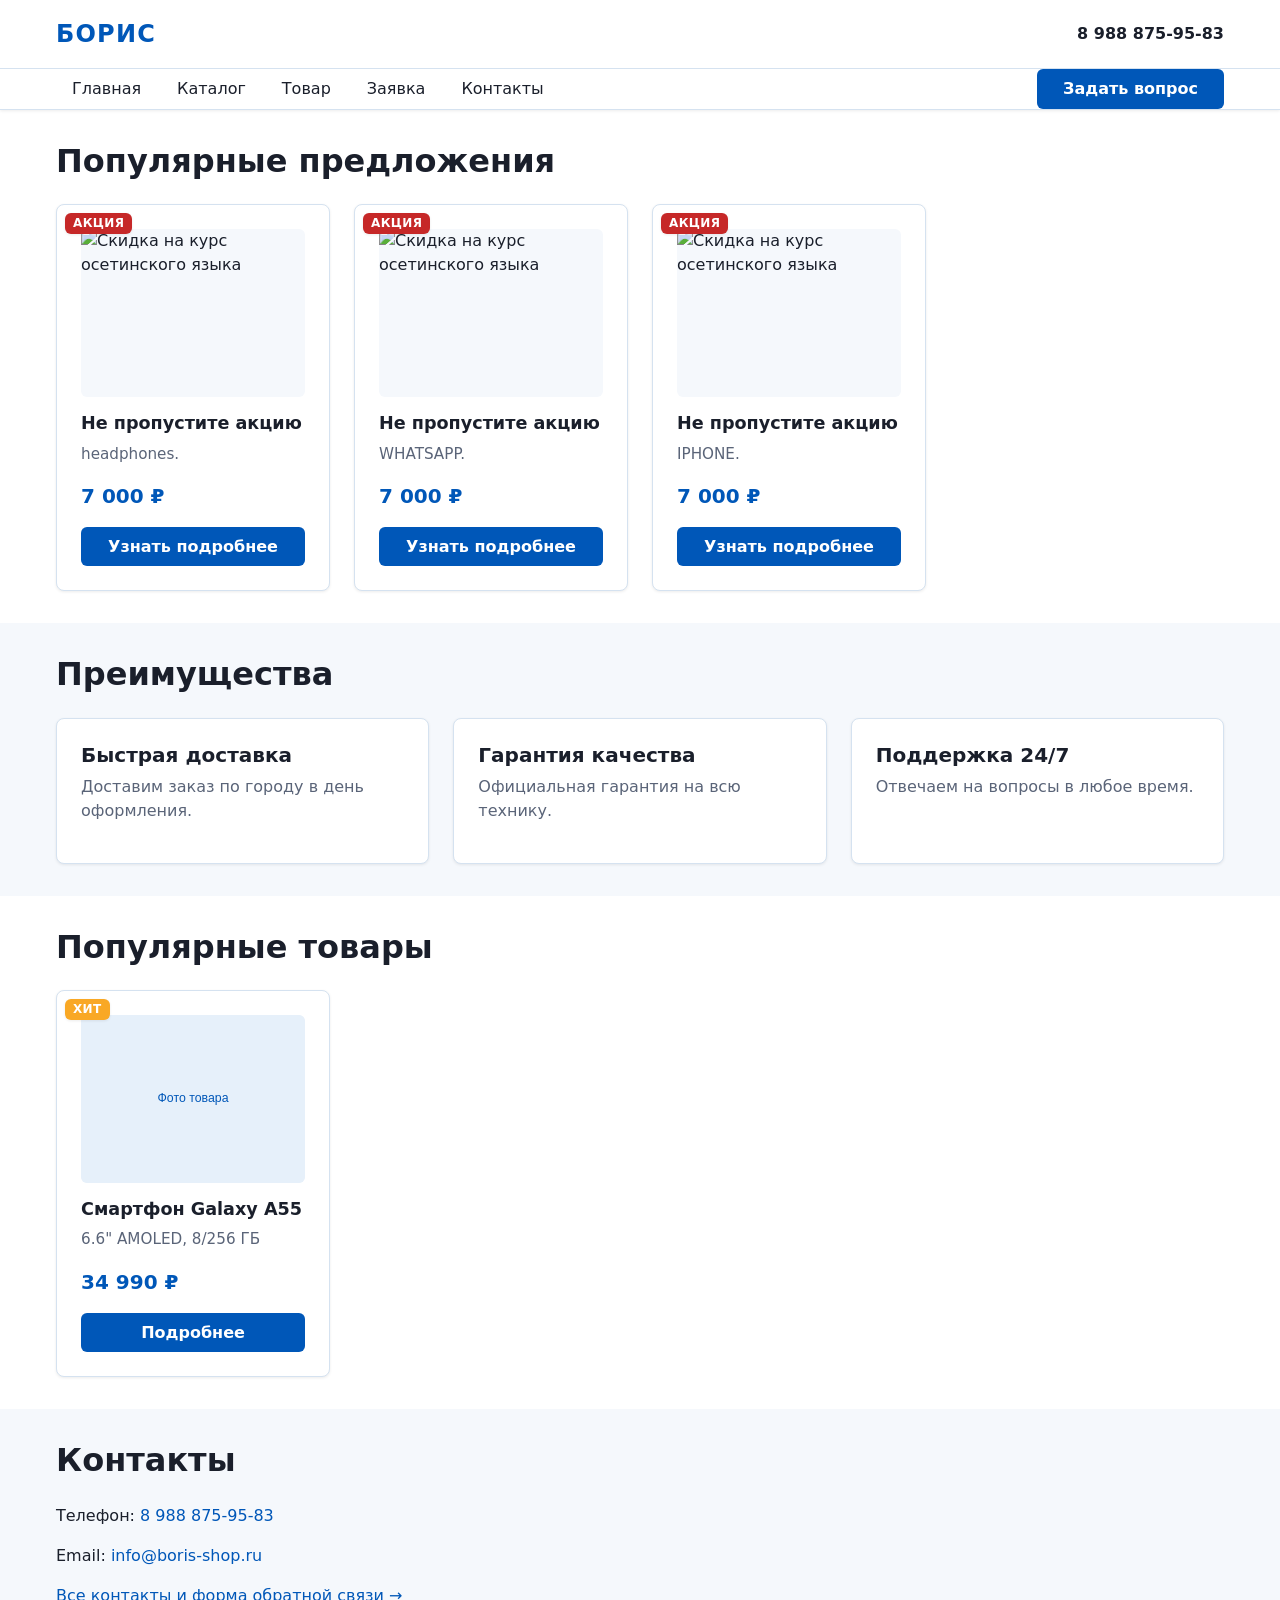
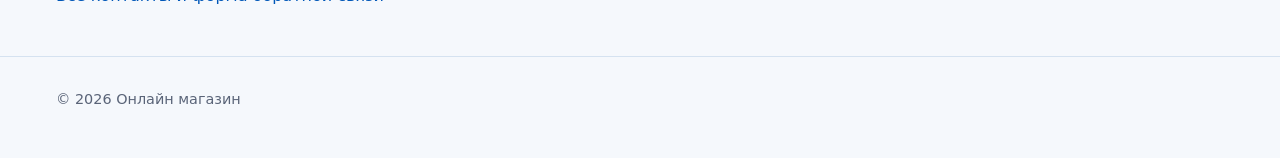
==== commit 4834766e: "last push" ====
--- a/index.html
+++ b/index.html
@@ -24,77 +24,28 @@
     <a href="tel:89888759583" class="site-header__phone">8 988 875-95-83</a>
   </div>
 
-  <nav class="site-nav" id="site-nav">
-    <ul class="site-nav__list">
-
-      <li class="site-nav__item">
-        <a class="site-nav__link site-nav__link--active" href="index.html">Главная</a>
-      </li>
-
-<li class="site-nav__item">
-  <input type="checkbox" id="submenu-catalog" class="site-nav__checkbox" hidden>
-
-  <div class="site-nav__row">
-    <a href="catalog.html" class="site-nav__link">Каталог</a>
-    <label for="submenu-catalog" class="site-nav__arrow" aria-label="Раскрыть подменю"></label>
-  </div>
-
-  <ul class="site-nav__sublist">
-    <li><a class="site-nav__sublink" href="catalog.html?category=phones">Смартфоны</a></li>
-    <li><a class="site-nav__sublink" href="catalog.html?category=laptops">Ноутбуки</a></li>
-    <li><a class="site-nav__sublink" href="catalog.html?category=tablets">Планшеты</a></li>
-    <li><a class="site-nav__sublink" href="catalog.html?category=headphones">Наушники</a></li>
-    <li><a class="site-nav__sublink" href="catalog.html?category=watches">Умные часы</a></li>
-    <li><a class="site-nav__sublink" href="catalog.html?category=tv">Телевизоры</a></li>
+<nav class="site-nav" id="site-nav">
+  <ul class="site-nav__list">
+    <li class="site-nav__item">
+      <a class="site-nav__link" href="index.html">Главная</a>
+    </li>
+    <li class="site-nav__item">
+      <a class="site-nav__link" href="catalog.html">Каталог</a>
+    </li>
+    <li class="site-nav__item">
+      <a class="site-nav__link" href="product.html">Товар</a>
+    </li>
+    <li class="site-nav__item">
+      <a class="site-nav__link" href="order.html">Заявка</a>
+    </li>
+    <li class="site-nav__item">
+      <a class="site-nav__link" href="contacts.html">Контакты</a>
+    </li>
+    <li class="site-nav__item site-nav__item--action">
+      <a class="button button--primary button--block" href="contacts.html#question">Задать вопрос</a>
+    </li>
   </ul>
-</li>
-
-<li class="site-nav__item">
-  <input type="checkbox" id="submenu-promo" class="site-nav__checkbox" hidden>
-  <div class="site-nav__row">
-    <a href="promo.html" class="site-nav__link">Акции</a>
-    <label for="submenu-promo" class="site-nav__arrow" aria-label="Раскрыть подменю Акции"></label>
-  </div>
-  <ul class="site-nav__sublist">
-    <li><a class="site-nav__sublink" href="promo.html#new">Новинки</a></li>
-    <li><a class="site-nav__sublink" href="promo.html#sale">Скидки</a></li>
-    <li><a class="site-nav__sublink" href="promo.html#hit">Хиты продаж</a></li>
-  </ul>
-</li>
-<li class="site-nav__item">
-  <input type="checkbox" id="submenu-info" class="site-nav__checkbox" hidden>
-  <div class="site-nav__row">
-    <a href="info.html" class="site-nav__link">Информация</a>
-    <label for="submenu-info" class="site-nav__arrow" aria-label="Раскрыть подменю Информация"></label>
-  </div>
-  <ul class="site-nav__sublist">
-    <li><a class="site-nav__sublink" href="info.html#about">О компании</a></li>
-    <li><a class="site-nav__sublink" href="info.html#news">Новости</a></li>
-    <li><a class="site-nav__sublink" href="info.html#vacancy">Вакансии</a></li>
-  </ul>
-</li>
-<li class="site-nav__item">
-  <input type="checkbox" id="submenu-buyers" class="site-nav__checkbox" hidden>
-  <div class="site-nav__row">
-    <a href="buyers.html" class="site-nav__link">Покупателям</a>
-    <label for="submenu-buyers" class="site-nav__arrow" aria-label="Раскрыть подменю Покупателям"></label>
-  </div>
-  <ul class="site-nav__sublist">
-    <li><a class="site-nav__sublink" href="delivery.html">Доставка и оплата</a></li>
-    <li><a class="site-nav__sublink" href="warranty.html">Гарантия</a></li>
-    <li><a class="site-nav__sublink" href="service.html">Сервисные центры</a></li>
-    <li><a class="site-nav__sublink" href="order.html">Оформление заказа</a></li>
-    <li><a class="site-nav__sublink" href="credit.html">Кредит и рассрочка</a></li>
-  </ul>
-</li>
-
-<li class="site-nav__item site-nav__item--action">
-  <a class="button button--primary button--block" href="contacts.html#question">Задать вопрос</a>
-</li>
-    <h5>или</h5>
-    <h3 class = "text-primary" style = "color:blue">+7 (988) 875 - 95 - 83</h3>
-    </ul>
-  </nav>
+</nav>
 
   <label for="burger-toggle" class="site-nav__overlay" aria-label="Закрыть меню"></label>
 </header>
@@ -112,7 +63,7 @@
             <span class="badge badge--sale badge--corner">Акция</span>
             <img class="product-card__image" src="images/skidka.jpg" alt="Скидка на курс осетинского языка">
             <h3 class="product-card__title">Не пропустите акцию</h3>
-            <p class="product-card__description">Отличная возможность начать изучать осетинский язык со скидкой.</p>
+            <p class="product-card__description">headphones.</p>
             <p class="product-card__price">7 000 ₽</p>
             <a class="button button--primary product-card__button" href="product.html">Узнать подробнее</a>
           </article>
@@ -121,7 +72,7 @@
             <span class="badge badge--sale badge--corner">Акция</span>
             <img class="product-card__image" src="images/skidka.jpg" alt="Скидка на курс осетинского языка">
             <h3 class="product-card__title">Не пропустите акцию</h3>
-            <p class="product-card__description">Отличная возможность начать изучать осетинский язык со скидкой.</p>
+            <p class="product-card__description">WHATSAPP.</p>
             <p class="product-card__price">7 000 ₽</p>
             <a class="button button--primary product-card__button" href="product.html">Узнать подробнее</a>
           </article>
@@ -130,7 +81,7 @@
             <span class="badge badge--sale badge--corner">Акция</span>
             <img class="product-card__image" src="images/skidka.jpg" alt="Скидка на курс осетинского языка">
             <h3 class="product-card__title">Не пропустите акцию</h3>
-            <p class="product-card__description">Отличная возможность начать изучать осетинский язык со скидкой.</p>
+            <p class="product-card__description">IPHONE.</p>
             <p class="product-card__price">7 000 ₽</p>
             <a class="button button--primary product-card__button" href="product.html">Узнать подробнее</a>
           </article>
@@ -140,28 +91,51 @@
     </section>
 
     <!-- Преимущества -->
-    <section class="section section--alt" id="advantages">
-      <div class="container">
-        <h2 class="mb-lg">Преимущества</h2>
-        <p class="text-muted">Здесь будут преимущества проекта.</p>
-      </div>
-    </section>
+<section class="section section--alt" id="advantages">
+  <div class="container">
+    <h2 class="mb-lg">Преимущества</h2>
+    <div class="grid grid--3">
+      <article class="card">
+        <h3 class="card__title">Быстрая доставка</h3>
+        <p class="card__text">Доставим заказ по городу в день оформления.</p>
+      </article>
+      <article class="card">
+        <h3 class="card__title">Гарантия качества</h3>
+        <p class="card__text">Официальная гарантия на всю технику.</p>
+      </article>
+      <article class="card">
+        <h3 class="card__title">Поддержка 24/7</h3>
+        <p class="card__text">Отвечаем на вопросы в любое время.</p>
+      </article>
+    </div>
+  </div>
+</section>
 
-    <!-- Популярные -->
-    <section class="section" id="popular">
-      <div class="container">
-        <h2 class="mb-lg">Популярные</h2>
-        <p class="text-muted">Здесь будут популярные курсы.</p>
-      </div>
-    </section>
+<section class="section" id="popular">
+  <div class="container">
+    <h2 class="mb-lg">Популярные товары</h2>
+    <div class="grid grid--catalog">
+      <article class="product-card">
+        <span class="badge badge--hit badge--corner">Хит</span>
+        <img class="product-card__image" src="images/placeholder.svg" alt="Galaxy A55">
+        <h3 class="product-card__title">Смартфон Galaxy A55</h3>
+        <p class="product-card__description">6.6" AMOLED, 8/256 ГБ</p>
+        <p class="product-card__price">34 990 ₽</p>
+        <a class="button button--primary product-card__button" href="product.html?id=1">Подробнее</a>
+      </article>
+      <!-- ещё 2–3 карточки -->
+    </div>
+  </div>
+</section>
 
-    <!-- Контакты -->
-    <section class="section section--alt" id="contacts">
-      <div class="container">
-        <h2 class="mb-lg">Контакты</h2>
-        <p class="text-muted">Здесь будут контактные данные.</p>
-      </div>
-    </section>
+<section class="section section--alt" id="contacts">
+  <div class="container">
+    <h2 class="mb-lg">Контакты</h2>
+    <p>Телефон: <a href="tel:89888759583">8 988 875-95-83</a></p>
+    <p>Email: <a href="mailto:info@boris-shop.ru">info@boris-shop.ru</a></p>
+    <p><a href="contacts.html">Все контакты и форма обратной связи →</a></p>
+  </div>
+</section>
 
   </main>
 
--- a/css/style.css
+++ b/css/style.css
@@ -1,29 +1,22 @@
-/* ============================
+/* ============================================
    ПЕРЕМЕННЫЕ
-   ============================ */
+   ============================================ */
 :root {
-  /* Цвета */
-  --color-bg: #ffffff;
-  --color-bg-alt: #f5f8fc;
-  --color-surface: #ffffff;
-  --color-text: #1a1f2b;
-  --color-text-muted: #5a6478;
-  --color-text-inverse: #ffffff;
-
   --color-primary: #0057b8;
   --color-primary-dark: #003f86;
   --color-primary-light: #e6f0fa;
-  --color-primary-hover: #004a9e;
-
   --color-accent: #00a3e0;
+
+  --color-bg: #ffffff;
+  --color-bg-alt: #f5f8fc;
+  --color-text: #1a1f2b;
+  --color-text-muted: #5a6478;
+
   --color-success: #2e7d32;
   --color-danger: #c62828;
   --color-warning: #f9a825;
-
   --color-border: #d5e2f0;
-  --color-border-strong: #b0c5dd;
-
-  /* Отступы */
+
   --space-xs: 4px;
   --space-sm: 8px;
   --space-md: 16px;
@@ -31,80 +24,60 @@
   --space-xl: 32px;
   --space-2xl: 48px;
 
-  /* Радиусы */
   --radius-sm: 6px;
-  --radius-md: 10px;
-  --radius-lg: 16px;
-  --radius-full: 999px;
-
-  /* Тени */
-  --shadow-sm: 0 1px 3px rgba(0, 87, 184, 0.08);
-  --shadow-md: 0 4px 12px rgba(0, 87, 184, 0.12);
-  --shadow-lg: 0 10px 24px rgba(0, 87, 184, 0.18);
-
-  /* Типографика */
-  --font-base: "Roboto", "Segoe UI", system-ui, sans-serif;
-  --font-mono: "JetBrains Mono", "Consolas", monospace;
-  --line-base: 1.5;
-
-  /* Переходы */
-  --transition: 0.2s ease;
-}
-
-/* ============================
-   СБРОС
-   ============================ */
-*,
-*::before,
-*::after {
-  box-sizing: border-box;
-}
+  --radius-md: 8px;
+  --radius-lg: 12px;
+
+  --shadow-sm: 0 1px 3px rgba(0, 0, 0, 0.08);
+  --shadow-md: 0 4px 12px rgba(0, 0, 0, 0.1);
+
+  --font-family: system-ui, -apple-system, "Segoe UI", Roboto, sans-serif;
+  --font-mono: ui-monospace, "SF Mono", Menlo, monospace;
+}
+
+/* ============================================
+   БАЗА
+   ============================================ */
+*, *::before, *::after { box-sizing: border-box; }
 
 html {
   scroll-behavior: smooth;
+  scroll-padding-top: 100px;
 }
 
 body {
   margin: 0;
-  font-family: var(--font-base);
+  font-family: var(--font-family);
   font-size: 16px;
-  line-height: var(--line-base);
+  line-height: 1.5;
   color: var(--color-text);
   background: var(--color-bg);
-  -webkit-font-smoothing: antialiased;
-}
-
-img {
-  max-width: 100%;
-  display: block;
-}
+  min-height: 100vh;
+  display: flex;
+  flex-direction: column;
+}
+
+body > main { flex: 1 0 auto; }
+
+img { max-width: 100%; height: auto; display: block; }
 
 a {
   color: var(--color-primary);
   text-decoration: none;
-  transition: color var(--transition);
-}
-
-a:hover {
-  color: var(--color-primary-dark);
-}
-
+  transition: color 0.2s;
+}
+a:hover { color: var(--color-primary-dark); }
 a:focus-visible {
   outline: 2px solid var(--color-primary);
-  outline-offset: 3px;
-  border-radius: var(--radius-sm);
-}
-
-/* ============================
-   ТИПОГРАФИКА
-   ============================ */
+  outline-offset: 2px;
+  border-radius: 2px;
+}
+
 h1, h2, h3, h4, h5, h6 {
   margin: 0 0 var(--space-md);
   font-weight: 700;
   line-height: 1.2;
-  color: var(--color-text);
-}
-
+}
 h1 { font-size: 2.5rem; }
 h2 { font-size: 2rem; }
 h3 { font-size: 1.5rem; }
@@ -112,533 +85,510 @@
 h5 { font-size: 1.1rem; }
 h6 { font-size: 1rem; }
 
-p {
-  margin: 0 0 var(--space-md);
+p { margin: 0 0 var(--space-md); }
+
+ul, ol { margin: 0 0 var(--space-md); padding-left: var(--space-lg); }
+
+/* ============================================
+   УТИЛИТЫ
+   ============================================ */
+.container {
+  width: 100%;
+  max-width: 1200px;
+  margin: 0 auto;
+  padding: 0 var(--space-md);
 }
 
 .text-muted { color: var(--color-text-muted); }
-.text-center { text-align: center; }
 .text-primary { color: var(--color-primary); }
 .text-success { color: var(--color-success); }
 .text-danger { color: var(--color-danger); }
-
-/* ============================
+.text-center { text-align: center; }
+
+.mb-sm { margin-bottom: var(--space-sm); }
+.mb-md { margin-bottom: var(--space-md); }
+.mb-lg { margin-bottom: var(--space-lg); }
+.mb-xl { margin-bottom: var(--space-xl); }
+.mt-xl { margin-top: var(--space-xl); }
+
+.section { padding: var(--space-xl) 0; }
+.section--alt { background: var(--color-bg-alt); }
+
+/* Хлебные крошки */
+.breadcrumbs {
+  font-size: 0.9rem;
+  color: var(--color-text-muted);
+  margin-bottom: var(--space-md);
+}
+.breadcrumbs a { color: var(--color-text-muted); }
+.breadcrumbs a:hover { color: var(--color-primary); }
+
+/* ============================================
+   ШАПКА
+   ============================================ */
+.site-header {
+  position: sticky;
+  top: 0;
+  z-index: 100;
+  background: var(--color-bg);
+  border-bottom: 1px solid var(--color-border);
+  box-shadow: var(--shadow-sm);
+}
+
+.site-header__inner {
+  display: flex;
+  align-items: center;
+  justify-content: space-between;
+  gap: var(--space-md);
+  padding: var(--space-md);
+  max-width: 1200px;
+  margin: 0 auto;
+}
+
+.site-header__logo {
+  font-size: 1.5rem;
+  font-weight: 800;
+  color: var(--color-primary);
+  letter-spacing: 0.05em;
+  text-decoration: none;
+}
+
+.site-header__phone {
+  color: var(--color-text);
+  font-weight: 600;
+  text-decoration: none;
+  white-space: nowrap;
+}
+.site-header__phone:hover { color: var(--color-primary); }
+
+.burger {
+  display: none;
+  flex-direction: column;
+  justify-content: center;
+  gap: 5px;
+  width: 32px;
+  height: 32px;
+  cursor: pointer;
+  padding: 4px;
+}
+.burger__line {
+  display: block;
+  width: 100%;
+  height: 2px;
+  background: var(--color-text);
+  border-radius: 1px;
+  transition: transform 0.2s, opacity 0.2s;
+}
+
+/* ============================================
+   НАВИГАЦИЯ
+   ============================================ */
+.site-nav {
+  background: var(--color-bg);
+  border-top: 1px solid var(--color-border);
+}
+.site-nav__list {
+  list-style: none;
+  margin: 0;
+  padding: 0 var(--space-md);
+  max-width: 1200px;
+  margin: 0 auto;
+  display: flex;
+  align-items: center;
+  gap: var(--space-xs);
+}
+.site-nav__item { position: relative; }
+
+.site-nav__link {
+  display: block;
+  padding: var(--space-sm) var(--space-md);
+  color: var(--color-text);
+  font-weight: 500;
+  text-decoration: none;
+  border-radius: var(--radius-sm);
+  transition: background 0.2s, color 0.2s;
+}
+.site-nav__link:hover,
+.site-nav__link:focus-visible {
+  background: var(--color-primary-light);
+  color: var(--color-primary-dark);
+  outline: none;
+}
+.site-nav__link--active {
+  color: var(--color-primary);
+  font-weight: 700;
+}
+
+.site-nav__link--summary {
+  cursor: pointer;
+  list-style: none;
+  position: relative;
+  padding-right: var(--space-xl);
+}
+.site-nav__link--summary::-webkit-details-marker { display: none; }
+.site-nav__link--summary::after {
+  content: "";
+  position: absolute;
+  right: var(--space-md);
+  top: 50%;
+  width: 6px;
+  height: 6px;
+  border-right: 2px solid currentColor;
+  border-bottom: 2px solid currentColor;
+  transform: translateY(-50%) rotate(45deg);
+  transition: transform 0.2s;
+}
+.site-nav__details[open] > .site-nav__link--summary::after {
+  transform: translateY(-50%) rotate(-135deg);
+}
+
+.site-nav__sublist {
+  list-style: none;
+  margin: 0;
+  padding: var(--space-sm) 0;
+  position: absolute;
+  top: 100%;
+  left: 0;
+  min-width: 220px;
+  background: var(--color-bg);
+  border: 1px solid var(--color-border);
+  border-radius: var(--radius-md);
+  box-shadow: var(--shadow-md);
+  z-index: 200;
+}
+.site-nav__sublink {
+  display: block;
+  padding: var(--space-sm) var(--space-md);
+  color: var(--color-text);
+  font-size: 0.95rem;
+}
+.site-nav__sublink:hover,
+.site-nav__sublink:focus-visible {
+  background: var(--color-primary-light);
+  color: var(--color-primary-dark);
+  outline: none;
+}
+
+.site-nav__item--action { margin-left: auto; }
+.site-nav__item--action .button { margin: 0; }
+.site-nav__overlay { display: none; }
+
+/* ============================================
    КНОПКИ
-   ============================ */
+   ============================================ */
 .button {
   display: inline-flex;
   align-items: center;
   justify-content: center;
   gap: var(--space-sm);
-  padding: 12px 20px;
+  padding: var(--space-sm) var(--space-lg);
   font-family: inherit;
   font-size: 1rem;
-  font-weight: 500;
-  line-height: 1;
+  font-weight: 600;
+  line-height: 1.2;
   text-decoration: none;
   text-align: center;
+  white-space: nowrap;
   border: 2px solid transparent;
   border-radius: var(--radius-sm);
   cursor: pointer;
-  transition: background-color var(--transition),
-              color var(--transition),
-              border-color var(--transition),
-              box-shadow var(--transition),
-              transform var(--transition);
-  user-select: none;
-}
-
+  transition: background 0.2s, color 0.2s, border-color 0.2s, transform 0.1s;
+}
+.button:active { transform: translateY(1px); }
 .button:focus-visible {
   outline: 2px solid var(--color-primary);
   outline-offset: 3px;
 }
-
 .button:disabled,
 .button--disabled {
-  opacity: 0.55;
+  opacity: 0.6;
   cursor: not-allowed;
   pointer-events: none;
 }
 
-/* --- Основная (синяя заливка) --- */
-.button--primary {
-  background: var(--color-primary);
-  color: var(--color-text-inverse);
-}
-
-.button--primary:hover {
-  background: var(--color-primary-dark);
-  color: var(--color-text-inverse);
-  box-shadow: var(--shadow-md);
-}
-
-.button--primary:active {
-  transform: translateY(1px);
-}
-
-/* --- Вторичная (контурная) --- */
+.button--primary { background: var(--color-primary); color: #fff; }
+.button--primary:hover { background: var(--color-primary-dark); color: #fff; }
+
 .button--secondary {
   background: transparent;
   color: var(--color-primary);
   border-color: var(--color-primary);
 }
-
-.button--secondary:hover {
-  background: var(--color-primary-light);
-  color: var(--color-primary-dark);
-}
-
-/* --- Призрачная (без границ) --- */
-.button--ghost {
-  background: transparent;
-  color: var(--color-primary);
-}
-
-.button--ghost:hover {
-  background: var(--color-primary-light);
-}
-
-/* --- Опасная --- */
-.button--danger {
-  background: var(--color-danger);
-  color: #fff;
-}
-
-.button--danger:hover {
-  background: #a01818;
-}
-
-/* --- Успех --- */
-.button--success {
-  background: var(--color-success);
-  color: #fff;
-}
-
-.button--success:hover {
-  background: #1b5e20;
-}
-
-/* --- Размеры --- */
-.button--sm { padding: 8px 14px; font-size: 0.875rem; }
-.button--lg { padding: 16px 28px; font-size: 1.125rem; }
-
-/* --- На всю ширину --- */
-.button--block { width: 100%; }
-
-/* ============================
-   ФОН И СЕКЦИИ
-   ============================ */
-.section {
-  padding: var(--space-2xl) var(--space-lg);
-}
-
-.section--alt {
+.button--secondary:hover { background: var(--color-primary); color: #fff; }
+
+.button--ghost { background: transparent; color: var(--color-text); }
+.button--ghost:hover { background: var(--color-bg-alt); color: var(--color-primary); }
+
+.button--danger { background: var(--color-danger); color: #fff; }
+.button--danger:hover { background: #a01818; }
+
+.button--success { background: var(--color-success); color: #fff; }
+.button--success:hover { background: #1f5f23; }
+
+.button--sm { padding: var(--space-xs) var(--space-md); font-size: 0.875rem; }
+.button--lg { padding: var(--space-md) var(--space-xl); font-size: 1.125rem; }
+.button--block { display: flex; width: 100%; }
+
+/* Плавающая CTA-кнопка */
+.fixed-cta {
+  position: fixed;
+  bottom: var(--space-lg);
+  right: var(--space-lg);
+  z-index: 90;
+  box-shadow: var(--shadow-md);
+}
+@media (max-width: 600px) {
+  .fixed-cta {
+    bottom: var(--space-md);
+    right: var(--space-md);
+    left: var(--space-md);
+    justify-content: center;
+  }
+}
+
+/* ============================================
+   БЕЙДЖИ
+   ============================================ */
+.badge {
+  display: inline-block;
+  padding: 2px 8px;
+  font-size: 0.75rem;
+  font-weight: 700;
+  line-height: 1.4;
+  color: var(--color-text);
   background: var(--color-bg-alt);
-}
-
-.section--primary {
-  background: linear-gradient(135deg, var(--color-primary), var(--color-primary-dark));
-  color: var(--color-text-inverse);
-}
-
-.section--primary h1,
-.section--primary h2,
-.section--primary h3 {
-  color: var(--color-text-inverse);
-}
-
-.container {
-  max-width: 1200px;
-  margin: 0 auto;
-  padding: 0 var(--space-lg);
-}
-
-/* Hero-блок */
-.hero {
-  background: linear-gradient(135deg, var(--color-primary), var(--color-primary-dark));
-  color: #fff;
-  padding: var(--space-2xl) var(--space-lg);
-  text-align: center;
-}
-
-.hero__title {
-  font-size: 3rem;
-  margin-bottom: var(--space-md);
-  color: #fff;
-}
-
-.hero__subtitle {
-  font-size: 1.25rem;
-  opacity: 0.9;
-  max-width: 700px;
-  margin: 0 auto var(--space-lg);
-}
-
-/* ============================
+  border-radius: var(--radius-sm);
+  text-transform: uppercase;
+  letter-spacing: 0.03em;
+}
+.badge--new { background: var(--color-success); color: #fff; }
+.badge--sale { background: var(--color-danger); color: #fff; }
+.badge--hit { background: var(--color-warning); color: #fff; }
+.badge--success { background: var(--color-success); color: #fff; }
+.badge--corner {
+  position: absolute;
+  top: var(--space-sm);
+  left: var(--space-sm);
+  z-index: 2;
+  box-shadow: var(--shadow-sm);
+}
+
+/* ============================================
+   СЕТКИ
+   ============================================ */
+.grid { display: grid; gap: var(--space-lg); }
+.grid--2 { grid-template-columns: repeat(2, 1fr); }
+.grid--3 { grid-template-columns: repeat(3, 1fr); }
+.grid--4 { grid-template-columns: repeat(4, 1fr); }
+.grid--catalog { grid-template-columns: repeat(auto-fill, minmax(260px, 1fr)); }
+
+@media (max-width: 900px) {
+  .grid--3, .grid--4 { grid-template-columns: repeat(2, 1fr); }
+}
+@media (max-width: 600px) {
+  .grid--2, .grid--3, .grid--4 { grid-template-columns: 1fr; }
+}
+
+/* ============================================
    КАРТОЧКИ
-   ============================ */
+   ============================================ */
 .card {
-  position: relative;
-  background: var(--color-surface);
+  background: var(--color-bg);
   border: 1px solid var(--color-border);
   border-radius: var(--radius-md);
   padding: var(--space-lg);
   box-shadow: var(--shadow-sm);
-  transition: box-shadow var(--transition), transform var(--transition);
-}
-
-.card:hover {
-  box-shadow: var(--shadow-md);
-  transform: translateY(-2px);
-}
-
-.card__title {
-  margin: 0 0 var(--space-sm);
-  font-size: 1.25rem;
-}
-
-.card__text {
-  margin: 0 0 var(--space-md);
-  color: var(--color-text-muted);
-}
-
+}
+.card__title { margin: 0 0 var(--space-sm); font-size: 1.25rem; }
+.card__text { color: var(--color-text-muted); margin-bottom: var(--space-md); }
 .card__footer {
   display: flex;
+  align-items: center;
   justify-content: space-between;
-  align-items: center;
+  gap: var(--space-sm);
   margin-top: var(--space-md);
-}
-
-/* Карточка товара */
+  padding-top: var(--space-md);
+  border-top: 1px solid var(--color-border);
+}
+
 .product-card {
   position: relative;
   display: flex;
   flex-direction: column;
-  gap: var(--space-sm);
-  background: var(--color-surface);
+  background: var(--color-bg);
   border: 1px solid var(--color-border);
   border-radius: var(--radius-md);
-  padding: var(--space-md);
+  padding: var(--space-lg);
   box-shadow: var(--shadow-sm);
-  transition: box-shadow var(--transition), transform var(--transition);
-}
-
+  transition: box-shadow 0.2s, transform 0.2s;
+}
 .product-card:hover {
   box-shadow: var(--shadow-md);
-  transform: translateY(-3px);
-}
-
+  transform: translateY(-2px);
+}
 .product-card__image {
   width: 100%;
   aspect-ratio: 4 / 3;
   object-fit: cover;
+  background: var(--color-bg-alt);
   border-radius: var(--radius-sm);
-  background: var(--color-primary-light);
-}
-
-.product-card__title {
-  margin: 0;
-  font-size: 1.1rem;
-  font-weight: 600;
-}
-
+  margin-bottom: var(--space-md);
+}
+.product-card__title { margin: 0 0 var(--space-sm); font-size: 1.1rem; }
 .product-card__description {
-  margin: 0;
-  font-size: 0.9rem;
+  margin: 0 0 var(--space-md);
   color: var(--color-text-muted);
-}
-
+  font-size: 0.95rem;
+  flex-grow: 1;
+}
 .product-card__price {
-  margin: var(--space-sm) 0 0;
+  margin: 0 0 var(--space-md);
   font-size: 1.25rem;
   font-weight: 700;
   color: var(--color-primary);
 }
-.product-card__actions {
-  display: flex;
-  flex-direction: column;
-  gap: var(--space-sm);
-  margin-top: auto;
-}
-
-.product-card__button {
-  align-self: stretch;
-}
-/* Модификаторы */
+.product-card__old-price {
+  margin-left: var(--space-sm);
+  font-size: 0.9rem;
+  font-weight: 400;
+  color: var(--color-text-muted);
+  text-decoration: line-through;
+}
+.product-card__actions { display: flex; gap: var(--space-sm); flex-wrap: wrap; }
+.product-card__button { flex: 1 1 auto; min-width: 0; }
+.product-card--out-of-stock { opacity: 0.75; }
 .product-card--featured {
-  border: 2px solid var(--color-primary);
-  box-shadow: var(--shadow-md);
-}
-
-.product-card--discount .product-card__price {
-  color: var(--color-danger);
-}
-
-.product-card--out-of-stock {
-  opacity: 0.6;
-}
-
-/* ============================
-   БЕЙДЖИ
-   ============================ */
-.badge {
-  display: inline-block;
-  padding: 4px 10px;
-  font-size: 0.75rem;
-  font-weight: 600;
-  line-height: 1;
-  border-radius: var(--radius-full);
-  background: var(--color-primary-light);
-  color: var(--color-primary-dark);
-}
-
-.badge--new     { background: var(--color-primary); color: #fff; }
-.badge--sale    { background: var(--color-danger); color: #fff; }
-.badge--hit     { background: var(--color-warning); color: #1a1f2b; }
-.badge--success { background: var(--color-success); color: #fff; }
-
-/* Позиционируемый бейдж в углу карточки */
-.badge--corner {
-  position: absolute;
-  top: var(--space-sm);
-  right: var(--space-sm);
-  z-index: 1;
-}
-
-/* ============================
+  border-color: var(--color-primary);
+  box-shadow: 0 0 0 2px var(--color-primary-light);
+}
+
+/* ============================================
+   СТРАНИЦА ТОВАРА
+   ============================================ */
+.product {
+  display: grid;
+  grid-template-columns: 1fr 1fr;
+  gap: var(--space-xl);
+  align-items: start;
+}
+.product__media {
+  position: relative;
+  background: var(--color-bg-alt);
+  border-radius: var(--radius-md);
+  padding: var(--space-lg);
+}
+.product__image { width: 100%; height: auto; border-radius: var(--radius-sm); }
+.product__title { margin-top: var(--space-sm); }
+.product__meta { color: var(--color-text-muted); font-size: 0.9rem; }
+.product__description { margin-bottom: var(--space-md); }
+.product__price {
+  font-size: 1.75rem;
+  font-weight: 700;
+  color: var(--color-primary);
+  margin-bottom: var(--space-lg);
+}
+.product__actions { display: flex; gap: var(--space-sm); flex-wrap: wrap; }
+
+@media (max-width: 900px) {
+  .product { grid-template-columns: 1fr; }
+}
+
+/* ============================================
    ФОРМЫ
-   ============================ */
+   ============================================ */
 .form {
   display: flex;
   flex-direction: column;
   gap: var(--space-md);
   max-width: 560px;
 }
-
-.form__group {
-  display: flex;
-  flex-direction: column;
-  gap: var(--space-xs);
-}
-
-.form__label {
-  font-size: 0.9rem;
-  font-weight: 500;
-  color: var(--color-text);
-}
+.form__group { display: flex; flex-direction: column; gap: var(--space-xs); }
+.form__label { font-weight: 600; font-size: 0.95rem; }
+.form__label--required::after { content: " *"; color: var(--color-danger); }
 
 .form__input,
-.form__textarea,
-.form__select {
+.form__select,
+.form__textarea {
   width: 100%;
-  padding: 12px 14px;
+  padding: var(--space-sm) var(--space-md);
   font-family: inherit;
   font-size: 1rem;
   color: var(--color-text);
-  background: #fff;
+  background: var(--color-bg);
   border: 1px solid var(--color-border);
   border-radius: var(--radius-sm);
-  transition: border-color var(--transition), box-shadow var(--transition);
-}
-
+  transition: border-color 0.2s, box-shadow 0.2s;
+}
 .form__input:focus,
-.form__textarea:focus,
-.form__select:focus {
+.form__select:focus,
+.form__textarea:focus {
   outline: none;
   border-color: var(--color-primary);
   box-shadow: 0 0 0 3px var(--color-primary-light);
 }
-
-.form__textarea {
-  min-height: 120px;
-  resize: vertical;
-}
+.form__input:focus-visible,
+.form__select:focus-visible,
+.form__textarea:focus-visible {
+  outline: 2px solid var(--color-primary);
+  outline-offset: 2px;
+}
+
+.form__textarea { min-height: 120px; resize: vertical; }
+.form__hint { font-size: 0.85rem; color: var(--color-text-muted); }
 
 .form__checkbox {
   display: flex;
   align-items: flex-start;
   gap: var(--space-sm);
-  font-size: 0.875rem;
-  color: var(--color-text-muted);
-}
-
-.form__checkbox input {
+  font-size: 0.95rem;
+}
+.form__checkbox input[type="checkbox"] {
   margin-top: 3px;
+  width: 18px;
+  height: 18px;
   accent-color: var(--color-primary);
-}
-
-.form__actions {
-  display: flex;
-  gap: var(--space-sm);
-  margin-top: var(--space-sm);
-}
-
-.form__hint {
-  font-size: 0.8rem;
-  color: var(--color-text-muted);
-}
-
-.form__error {
-  font-size: 0.8rem;
-  color: var(--color-danger);
-}
-
-/* ============================
-   ТАБЛИЦЫ
-   ============================ */
+  flex-shrink: 0;
+}
+.form__actions { display: flex; gap: var(--space-sm); flex-wrap: wrap; }
+
+/* ============================================
+   ТАБЛИЦА
+   ============================================ */
 .table {
   width: 100%;
   border-collapse: collapse;
-  background: #fff;
+  font-size: 0.95rem;
+  background: var(--color-bg);
   border-radius: var(--radius-md);
   overflow: hidden;
   box-shadow: var(--shadow-sm);
 }
-
 .table caption {
   caption-side: top;
   text-align: left;
-  padding: var(--space-sm) 0;
-  font-weight: 600;
-  color: var(--color-text-muted);
-}
-
+  padding: 0 0 var(--space-sm);
+  font-weight: 700;
+  font-size: 1.1rem;
+  color: var(--color-text);
+}
 .table th,
 .table td {
-  padding: 12px 16px;
+  padding: var(--space-sm) var(--space-md);
   text-align: left;
   border-bottom: 1px solid var(--color-border);
 }
-
 .table thead th {
-  background: var(--color-primary);
-  color: #fff;
-  font-weight: 600;
-  font-size: 0.9rem;
-  text-transform: uppercase;
-  letter-spacing: 0.03em;
-}
-
-.table tbody tr:nth-child(even) {
-  background: var(--color-bg-alt);
-}
-
-.table tbody tr:hover {
-  background: var(--color-primary-light);
-}
-
-.table tbody tr:last-child td {
-  border-bottom: none;
-}
-
-/* ============================
-   ШАПКА И НАВИГАЦИЯ
-   ============================ */
-.site-header {
-  position: sticky;
-  top: 0;
-  z-index: 100;
-  background: #fff;
-  border-bottom: 1px solid var(--color-border);
-  box-shadow: var(--shadow-sm);
-}
-
-.site-header__inner {
-  max-width: 1200px;
-  margin: 0 auto;
-  padding: var(--space-md) var(--space-lg);
-  display: flex;
-  align-items: center;
-  justify-content: space-between;
-  gap: var(--space-lg);
-}
-
-.site-header__logo {
-  font-size: 1.25rem;
-  font-weight: 700;
-  color: var(--color-primary);
-  text-decoration: none;
-}
-
-.site-nav__list {
-  display: flex;
-  align-items: center;
-  gap: var(--space-md);
-  list-style: none;
-  margin: 0;
-  padding: 0;
-}
-
-.site-nav__link {
-  padding: 8px 12px;
-  font-size: 1rem;
-  color: var(--color-text);
-  border-radius: var(--radius-sm);
-  transition: background var(--transition), color var(--transition);
-}
-
-.site-nav__link:hover {
   background: var(--color-primary-light);
   color: var(--color-primary-dark);
-}
-
-.site-nav__link--active {
-  color: var(--color-primary);
-  font-weight: 600;
-}
-
-/* ============================
-   ПОДВАЛ
-   ============================ */
-.site-footer {
-  background: var(--color-primary-dark);
-  color: #fff;
-  padding: var(--space-xl) var(--space-lg);
-  margin-top: var(--space-2xl);
-}
-
-.site-footer a {
-  color: #fff;
-  opacity: 0.85;
-}
-
-.site-footer a:hover {
-  opacity: 1;
-}
-
-/* ============================
-   СЕТКИ
-   ============================ */
-.grid {
-  display: grid;
-  gap: var(--space-lg);
-}
-
-.grid--2 { grid-template-columns: repeat(2, 1fr); }
-.grid--3 { grid-template-columns: repeat(3, 1fr); }
-.grid--4 { grid-template-columns: repeat(4, 1fr); }
-
-/* Автоадаптивная сетка каталога */
-.grid--catalog {
-  grid-template-columns: repeat(auto-fill, minmax(240px, 1fr));
-}
-
-/* Адаптив */
-@media (max-width: 1024px) {
-  .grid--4 { grid-template-columns: repeat(3, 1fr); }
-}
-
-@media (max-width: 768px) {
-  .grid--2,
-  .grid--3,
-  .grid--4 {
-    grid-template-columns: 1fr;
-  }
-}
-
-/* ============================
+  font-weight: 700;
+  white-space: nowrap;
+}
+.table tbody tr:hover { background: var(--color-bg-alt); }
+.table tbody tr:last-child td { border-bottom: none; }
+
+/* ============================================
    МОДАЛЬНОЕ ОКНО
-   ============================ */
+   ============================================ */
 .modal {
   position: fixed;
   inset: 0;
@@ -646,360 +596,145 @@
   display: none;
   align-items: center;
   justify-content: center;
-  padding: var(--space-lg);
-  background: rgba(0, 30, 60, 0.5);
-}
-
-.modal:target {
-  display: flex;
-}
-
+  padding: var(--space-md);
+  background: rgba(0, 0, 0, 0.5);
+  backdrop-filter: blur(2px);
+}
+.modal--open { display: flex; }
 .modal__content {
   position: relative;
+  width: 100%;
   max-width: 480px;
-  width: 100%;
-  background: #fff;
-  border-radius: var(--radius-md);
+  max-height: 90vh;
+  overflow-y: auto;
   padding: var(--space-xl);
-  box-shadow: var(--shadow-lg);
-}
-
+  background: var(--color-bg);
+  border-radius: var(--radius-lg);
+  box-shadow: 0 20px 60px rgba(0, 0, 0, 0.3);
+  animation: modal-fade-in 0.2s ease-out;
+}
+@keyframes modal-fade-in {
+  from { opacity: 0; transform: translateY(-10px); }
+  to { opacity: 1; transform: translateY(0); }
+}
 .modal__close {
   position: absolute;
   top: var(--space-sm);
   right: var(--space-sm);
-  width: 32px;
-  height: 32px;
   display: flex;
   align-items: center;
   justify-content: center;
-  font-size: 1.25rem;
+  width: 36px;
+  height: 36px;
+  font-size: 1.5rem;
+  line-height: 1;
   color: var(--color-text-muted);
   background: transparent;
   border: none;
   border-radius: var(--radius-sm);
   cursor: pointer;
-}
-
-.modal__close:hover {
-  background: var(--color-primary-light);
-  color: var(--color-primary-dark);
-}
-
-.product-card__old-price {
-  display: inline-block;
-  text-decoration: line-through;
+  text-decoration: none;
+  transition: background 0.2s, color 0.2s;
+}
+.modal__close:hover,
+.modal__close:focus-visible {
+  background: var(--color-bg-alt);
+  color: var(--color-text);
+  outline: none;
+}
+
+/* ============================================
+   КОНТАКТЫ
+   ============================================ */
+.contacts {
+  display: grid;
+  grid-template-columns: 1fr 1fr;
+  gap: var(--space-xl);
+  align-items: start;
+  margin-bottom: var(--space-xl);
+}
+.contacts__list { list-style: none; padding: 0; }
+.contacts__list li { margin-bottom: var(--space-sm); }
+.contacts__map iframe {
+  width: 100%;
+  height: 320px;
+  border: 1px solid var(--color-border);
+  border-radius: var(--radius-md);
+}
+@media (max-width: 900px) {
+  .contacts { grid-template-columns: 1fr; }
+}
+
+/* ============================================
+   ПОДВАЛ
+   ============================================ */
+.site-footer {
+  margin-top: auto;
+  padding: var(--space-xl) 0;
+  background: var(--color-bg-alt);
+  border-top: 1px solid var(--color-border);
   color: var(--color-text-muted);
-  font-size: 0.85em;
-  font-weight: 400;
-  margin-left: var(--space-sm);
-}
-
-/* ============================
-   ШАПКА
-   ============================ */
-.site-header {
-  position: sticky;
-  top: 0;
-  z-index: 100;
-  background: #fff;
-  border-bottom: 1px solid var(--color-border);
-  box-shadow: var(--shadow-sm);
-}
-
-.site-header__inner {
-  max-width: 1200px;
-  margin: 0 auto;
-  padding: var(--space-md) var(--space-lg);
-  display: grid;
-  grid-template-columns: 1fr auto 1fr;
-  align-items: center;
-  gap: var(--space-md);
-}
-
-.site-header__logo {
-  grid-column: 2;
-  justify-self: center;
-  font-size: 1.25rem;
-  font-weight: 700;
-  color: var(--color-primary);
-  text-decoration: none;
-  letter-spacing: 0.05em;
-}
-
-.site-header__phone {
-  grid-column: 3;
-  justify-self: end;
-  font-size: 0.95rem;
-  font-weight: 600;
-  color: var(--color-primary);
-  text-decoration: none;
-  white-space: nowrap;
-}
-
-.site-header__phone:hover {
-  color: var(--color-primary-dark);
-}
-
-/* ============================
-   БУРГЕР
-   ============================ */
-.burger {
-  grid-column: 1;
-  justify-self: start;
-  display: flex;
-  flex-direction: column;
-  justify-content: center;
-  gap: 5px;
-  width: 32px;
-  height: 32px;
-  padding: 6px;
-  cursor: pointer;
-  border-radius: var(--radius-sm);
-  transition: background var(--transition);
-}
-
-.burger:hover {
-  background: var(--color-primary-light);
-}
-
-.burger__line {
-  display: block;
-  width: 100%;
-  height: 2px;
-  background: var(--color-primary);
-  border-radius: 2px;
-  transition: transform 0.25s ease, opacity 0.25s ease;
-}
-
-/* Крестик при открытом меню */
-.burger-toggle:checked ~ .site-header__inner .burger__line:nth-child(1) {
-  transform: translateY(7px) rotate(45deg);
-}
-
-.burger-toggle:checked ~ .site-header__inner .burger__line:nth-child(2) {
-  opacity: 0;
-}
-
-.burger-toggle:checked ~ .site-header__inner .burger__line:nth-child(3) {
-  transform: translateY(-7px) rotate(-45deg);
-}
-
-/* ============================
-   ВЫЕЗЖАЮЩЕЕ МЕНЮ
-   ============================ */
-/* ============================
-   ВЫЕЗЖАЮЩЕЕ МЕНЮ
-   ============================ */
-.site-nav {
-  position: fixed;
-  top: 0;
-  left: 0;
-  z-index: 110;
-  width: 300px;
-  max-width: 85vw;
-  height: 100vh;
-  padding: 80px var(--space-lg) var(--space-lg);
-  background: #fff;
-  box-shadow: 4px 0 20px rgba(0, 87, 184, 0.15);
-  transform: translateX(-100%);
-  transition: transform 0.3s ease;
-  overflow-y: auto;
-}
-
-.burger-toggle:checked ~ .site-nav {
-  transform: translateX(0);
-}
-
-.site-nav__list {
-  list-style: none;
-  margin: 0;
-  padding: 0;
-  display: flex;
-  flex-direction: column;
-  gap: var(--space-xs);
-}
-
-.site-nav__item {
-  width: 100%;
-}
-
-.site-nav__link {
-  display: block;
-  padding: 12px 16px;
-  font-size: 1rem;
-  color: var(--color-text);
-  border-radius: var(--radius-sm);
-  text-decoration: none;
-  transition: background var(--transition), color var(--transition);
-  cursor: pointer;
-}
-
-.site-nav__link:hover {
-  background: var(--color-primary-light);
-  color: var(--color-primary-dark);
-}
-
-/* Активная страница */
-.site-nav__link--active {
-  background: var(--color-primary-light);
-  color: var(--color-primary);
-  font-weight: 600;
-  border-left: 3px solid var(--color-primary);
-  padding-left: 13px;
-}
-
-/* ============================
-   ПОДМЕНЮ «ПОКУПАТЕЛЯМ»
-   ============================ */
-/* ============================
-   ПУНКТ МЕНЮ СО ССЫЛКОЙ И СТРЕЛКОЙ
-   ============================ */
-.site-nav__row {
-  display: flex;
-  align-items: center;
-  gap: 4px;
-}
-
-.site-nav__row .site-nav__link {
-  flex: 1;
-}
-
-/* Стрелка-переключатель */
-.site-nav__arrow {
-  flex-shrink: 0;
-  display: flex;
-  align-items: center;
-  justify-content: center;
-  width: 36px;
-  height: 36px;
-  cursor: pointer;
-  border-radius: var(--radius-sm);
-  transition: background var(--transition);
-}
-
-.site-nav__arrow:hover {
-  background: var(--color-primary-light);
-}
-
-.site-nav__arrow::after {
-  content: "";
-  width: 8px;
-  height: 8px;
-  border-right: 2px solid var(--color-primary);
-  border-bottom: 2px solid var(--color-primary);
-  transform: rotate(45deg);
-  transition: transform 0.25s ease;
-  margin-top: -4px;
-}
-
-/* Поворот стрелки при открытом подменю */
-.site-nav__checkbox:checked ~ .site-nav__row .site-nav__arrow::after {
-  transform: rotate(-135deg);
-  margin-top: 4px;
-}
-
-/* Подсветка родителя при открытом подменю */
-.site-nav__checkbox:checked ~ .site-nav__row .site-nav__link {
-  background: var(--color-primary-light);
-  color: var(--color-primary-dark);
-}
-
-/* ============================
-   ПОДМЕНЮ
-   ============================ */
-.site-nav__sublist {
-  list-style: none;
-  margin: 0;
-  padding: 0 0 0 var(--space-md);
-  max-height: 0;
-  overflow: hidden;
-  transition: max-height 0.3s ease, padding 0.3s ease;
-}
-
-.site-nav__checkbox:checked ~ .site-nav__sublist {
-  max-height: 500px;
-  padding-top: var(--space-xs);
-  padding-bottom: var(--space-xs);
-}
-
-.site-nav__sublink {
-  display: block;
-  padding: 8px 12px;
   font-size: 0.9rem;
-  color: var(--color-text-muted);
-  border-radius: var(--radius-sm);
-  text-decoration: none;
-  transition: background var(--transition), color var(--transition);
-}
-
-.site-nav__sublink:hover {
-  background: var(--color-primary-light);
-  color: var(--color-primary-dark);
-}
-
-.site-nav__sublink--active {
-  color: var(--color-primary);
-  font-weight: 600;
-  background: var(--color-primary-light);
-}
-}
-
-.site-nav__sublist {
-  list-style: none;
-  margin: var(--space-xs) 0 0;
-  padding: 0 0 0 var(--space-md);
-  display: flex;
-  flex-direction: column;
-  gap: 2px;
-}
-
-.site-nav__sublink {
-  display: block;
-  padding: 8px 12px;
-  font-size: 0.9rem;
-  color: var(--color-text-muted);
-  border-radius: var(--radius-sm);
-  text-decoration: none;
-  transition: background var(--transition), color var(--transition);
-}
-
-.site-nav__sublink:hover {
-  background: var(--color-primary-light);
-  color: var(--color-primary-dark);
-}
-
-/* Активный подпункт */
-.site-nav__sublink--active {
-  color: var(--color-primary);
-  font-weight: 600;
-  background: var(--color-primary-light);
-}
-
-/* ============================
-   КНОПКА «ЗАДАТЬ ВОПРОС»
-   ============================ */
-.site-nav__item--action {
-  margin-top: var(--space-md);
-  padding-top: var(--space-md);
-  border-top: 1px solid var(--color-border);
-}
-
-/* ============================
-   OVERLAY
-   ============================ */
-.site-nav__overlay {
-  position: fixed;
-  inset: 0;
-  z-index: 105;
-  background: rgba(0, 30, 60, 0.5);
-  opacity: 0;
-  visibility: hidden;
-  transition: opacity 0.3s ease, visibility 0.3s ease;
-  cursor: pointer;
-}
-
-.burger-toggle:checked ~ .site-nav__overlay {
-  opacity: 1;
-  visibility: visible;
+}
+.site-footer a { color: var(--color-primary); }
+
+/* ============================================
+   АДАПТИВ / МОБИЛЬНОЕ МЕНЮ
+   ============================================ */
+@media (max-width: 900px) {
+  .burger { display: flex; }
+  .site-header__phone { display: none; }
+
+  .site-nav {
+    position: fixed;
+    top: 0;
+    left: 0;
+    bottom: 0;
+    width: 80%;
+    max-width: 320px;
+    padding-top: 70px;
+    background: var(--color-bg);
+    border-top: none;
+    border-right: 1px solid var(--color-border);
+    transform: translateX(-100%);
+    transition: transform 0.25s ease;
+    overflow-y: auto;
+    z-index: 200;
+  }
+  .site-nav__list {
+    flex-direction: column;
+    align-items: stretch;
+    padding: var(--space-md);
+    gap: var(--space-xs);
+  }
+  .site-nav__item { width: 100%; }
+  .site-nav__link { padding: var(--space-md); }
+  .site-nav__sublist {
+    position: static;
+    box-shadow: none;
+    border: none;
+    padding-left: var(--space-md);
+    background: var(--color-bg-alt);
+    border-radius: var(--radius-sm);
+  }
+  .site-nav__item--action { margin-left: 0; margin-top: var(--space-md); }
+
+  .site-nav__overlay {
+    display: none;
+    position: fixed;
+    inset: 0;
+    background: rgba(0, 0, 0, 0.4);
+    z-index: 150;
+  }
+  .burger-toggle:checked ~ .site-nav { transform: translateX(0); }
+  .burger-toggle:checked ~ .site-nav__overlay { display: block; }
+  .burger-toggle:checked ~ .site-header__inner .burger__line:nth-child(1) {
+    transform: translateY(7px) rotate(45deg);
+  }
+  .burger-toggle:checked ~ .site-header__inner .burger__line:nth-child(2) {
+    opacity: 0;
+  }
+  .burger-toggle:checked ~ .site-header__inner .burger__line:nth-child(3) {
+    transform: translateY(-7px) rotate(-45deg);
+  }
 }
